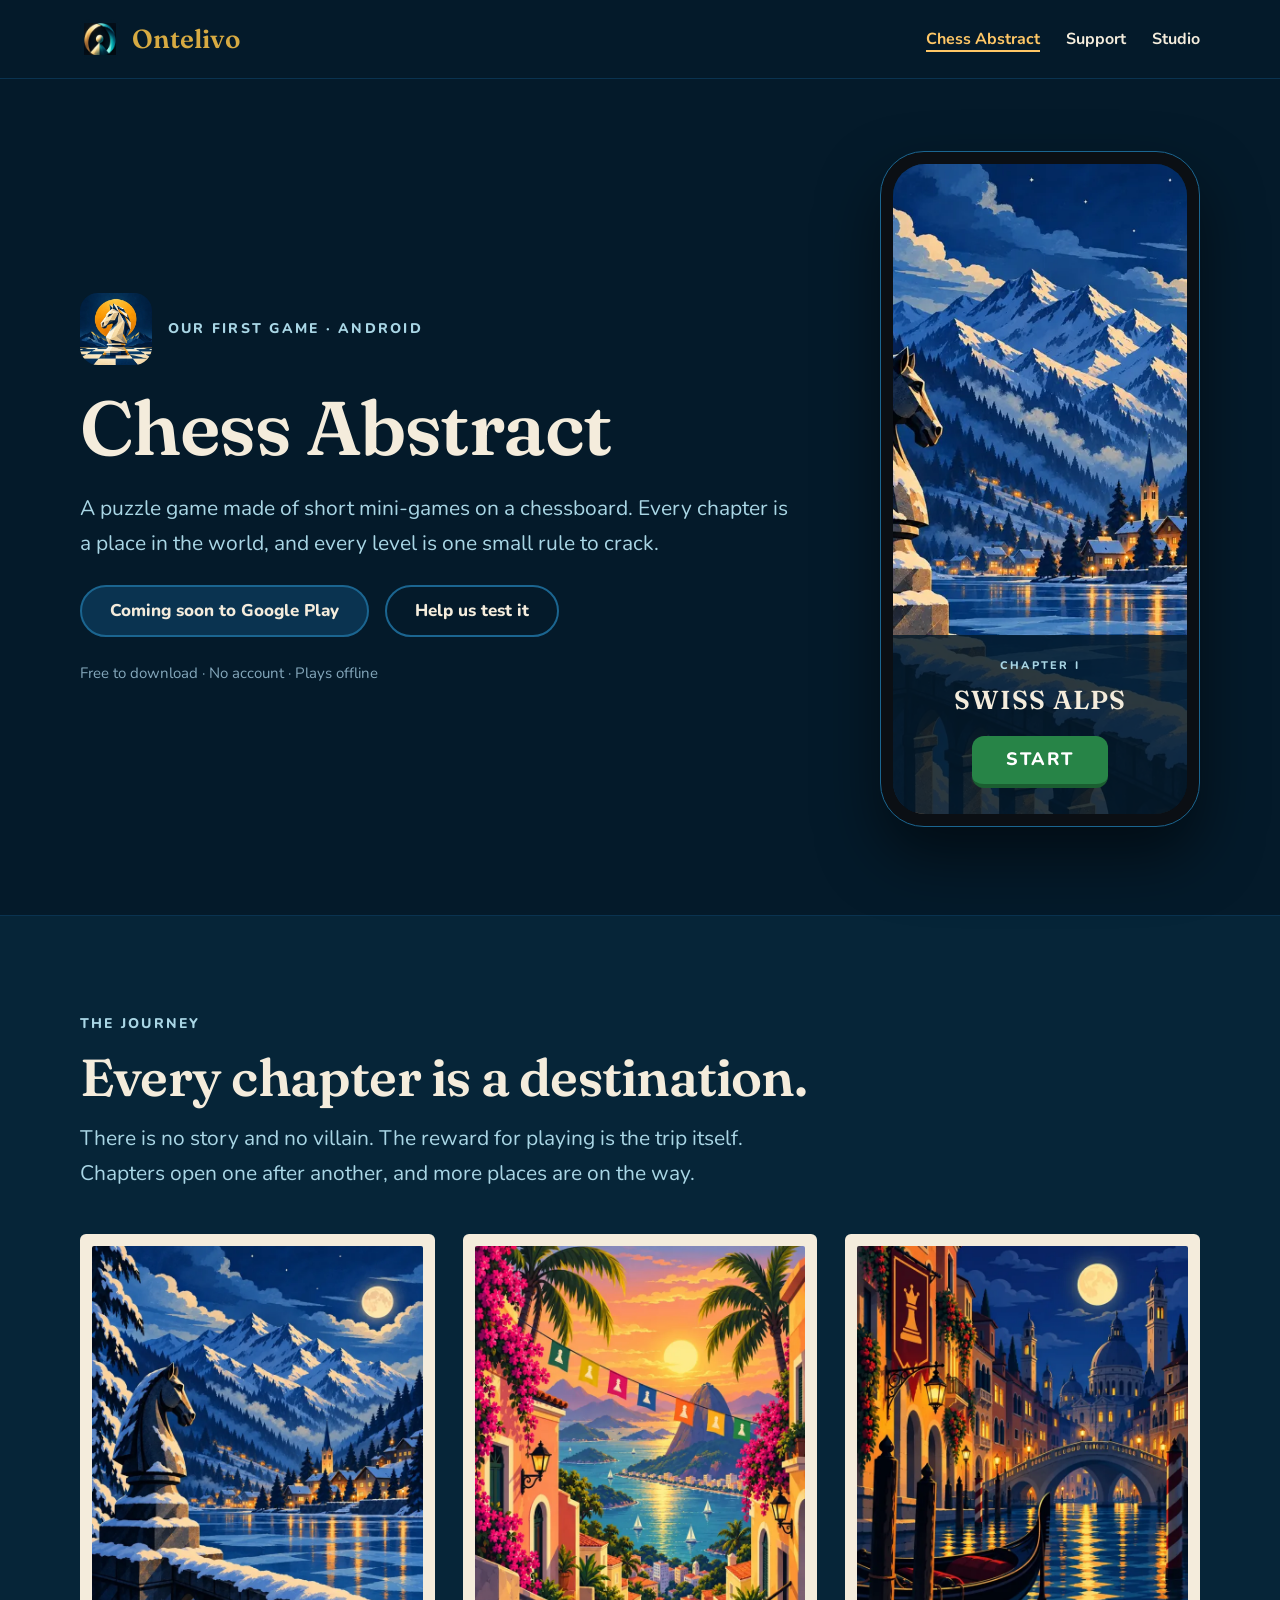
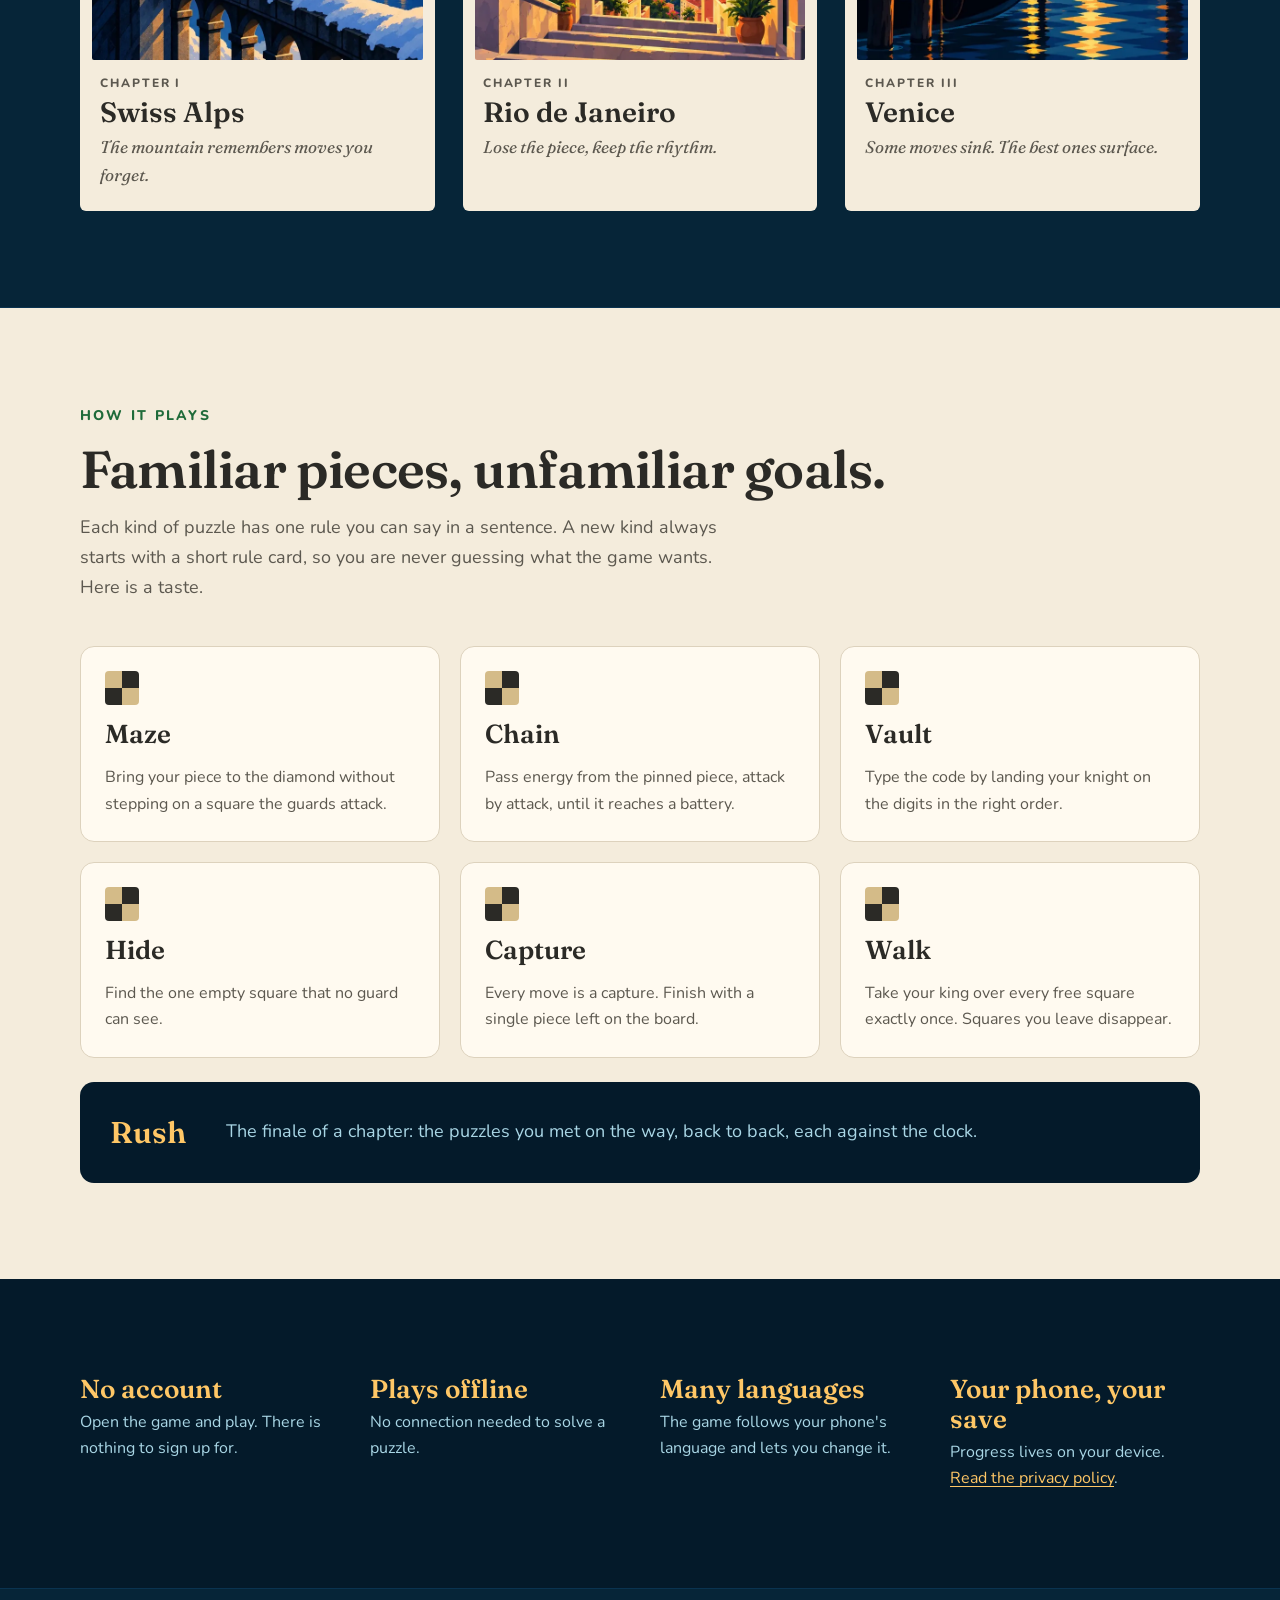
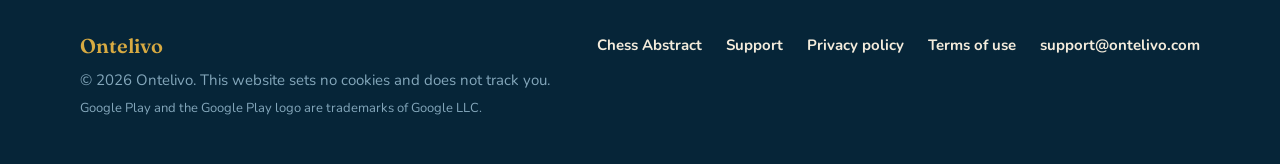
==== chess-abstract/index.html @ 676a1711 "Make the favicon discoverable for Google: add /favicon.ico and 96/192px icons Co-Authored-By: Claude" ====
<!doctype html>
<html lang="en">
<head>
<meta charset="utf-8">
<meta name="viewport" content="width=device-width, initial-scale=1, viewport-fit=cover">
<title>Chess Abstract · Ontelivo</title>
<meta name="description" content="Chess Abstract is a puzzle game made of short mini-games on a chessboard. Every chapter is a place in the world, every level one small rule. No account, plays offline.">
<link rel="canonical" href="https://ontelivo.com/chess-abstract/">
<link rel="icon" type="image/png" sizes="32x32" href="/img/favicon-32.png">
<link rel="icon" href="/favicon.ico" sizes="48x48">
<link rel="icon" type="image/png" sizes="48x48" href="/img/favicon-48.png">
<link rel="icon" type="image/png" sizes="96x96" href="/img/favicon-96.png">
<link rel="icon" type="image/png" sizes="192x192" href="/img/favicon-192.png">
<link rel="apple-touch-icon" href="/img/apple-touch-icon.png">
<meta name="theme-color" content="#041a2a">
<meta property="og:type" content="website">
<meta property="og:site_name" content="Ontelivo">
<meta property="og:title" content="Chess Abstract · Ontelivo">
<meta property="og:description" content="Chess Abstract is a puzzle game made of short mini-games on a chessboard. Every chapter is a place in the world, every level one small rule. No account, plays offline.">
<meta property="og:url" content="https://ontelivo.com/chess-abstract/">
<meta property="og:image" content="https://ontelivo.com/img/og.png">
<meta property="og:image:width" content="1200">
<meta property="og:image:height" content="630">
<meta name="twitter:card" content="summary_large_image">
<link rel="preload" href="/fonts/nunito-400.woff2" as="font" type="font/woff2" crossorigin>
<link rel="stylesheet" href="/style.css">
</head>
<body class="">
<a class="skip" href="#main">Skip to content</a>
<header class="site-header"><div class="wrap">
  <a class="brand" href="/"><span class="mark"><img src="/img/mark.webp" alt="" width="32" height="32"></span><span class="word">Ontelivo</span></a>
  <nav class="nav" aria-label="Main">
    <a href="/chess-abstract/" aria-current="page">Chess Abstract</a>
    <a href="/chess-abstract/support/">Support</a>
    <a href="/#studio">Studio</a>
  </nav>
</div></header>
<main id="main">

<section class="gamehead"><div class="wrap">
  <div class="copy">
    <div class="icon-row"><img src="/img/icon.webp" width="72" height="72" alt="Chess Abstract app icon"><p class="eyebrow">Our first game · Android</p></div>
    <h1 class="h-xl">Chess Abstract</h1>
    <p class="lead">A puzzle game made of short mini-games on a chessboard. Every chapter is a place in the world, and every level is one small rule to crack.</p>
    <div class="hero-actions">
      <span class="btn btn-static" role="note">Coming soon to Google Play</span>
      <a class="btn btn-ghost" href="/#test">Help us test it</a>
    </div>
    <p class="hero-note">Free to download · No account · Plays offline</p>
  </div>
  <figure class="phone" style="margin:0 auto">
    <div class="screen">
      <img src="/img/cover-ch1.webp" width="720" height="900" alt="The first chapter card in the game, set in the Swiss Alps, with a Start button" fetchpriority="high">
      <div class="caption"><small>CHAPTER I</small><strong>SWISS ALPS</strong><span class="go">START</span></div>
    </div>
  </figure>
</div></section>

<section class="band section"><div class="wrap">
  <p class="eyebrow">The journey</p>
  <h2 class="h-l" style="margin-top:14px;max-width:16em">Every chapter is a destination.</h2>
  <p class="lead" style="margin-top:16px">There is no story and no villain. The reward for playing is the trip itself. Chapters open one after another, and more places are on the way.</p>
  <div class="cards">
    <figure class="postcard"><img src="/img/cover-ch1.webp" width="720" height="900" alt="A snow-covered stone knight on a wall above a frozen Alpine lake and a lit village" loading="lazy">
      <figcaption class="meta"><span class="where">Chapter I</span><h3>Swiss Alps</h3><span class="quote">The mountain remembers moves you forget.</span></figcaption></figure>
    <figure class="postcard"><img src="/img/cover-ch3.webp" width="720" height="900" alt="A sunset view over the bay of Rio de Janeiro from a flight of steps, with bunting of chess pawns" loading="lazy">
      <figcaption class="meta"><span class="where">Chapter II</span><h3>Rio de Janeiro</h3><span class="quote">Lose the piece, keep the rhythm.</span></figcaption></figure>
    <figure class="postcard"><img src="/img/cover-ch2.webp" width="720" height="900" alt="A Venice canal at night with a gondola, a bridge and a banner with a chess queen" loading="lazy">
      <figcaption class="meta"><span class="where">Chapter III</span><h3>Venice</h3><span class="quote">Some moves sink. The best ones surface.</span></figcaption></figure>
  </div>
</div></section>

<section class="section paperband"><div class="wrap">
  <p class="eyebrow">How it plays</p>
  <h2 class="h-l">Familiar pieces, unfamiliar goals.</h2>
  <p style="margin-top:16px;max-width:36em;color:#5c584f">Each kind of puzzle has one rule you can say in a sentence. A new kind always starts with a short rule card, so you are never guessing what the game wants. Here is a taste.</p>
  <div class="rules">
    <div class="rule"><span class="sq" aria-hidden="true"></span><h3>Maze</h3><p>Bring your piece to the diamond without stepping on a square the guards attack.</p></div>
    <div class="rule"><span class="sq" aria-hidden="true"></span><h3>Chain</h3><p>Pass energy from the pinned piece, attack by attack, until it reaches a battery.</p></div>
    <div class="rule"><span class="sq" aria-hidden="true"></span><h3>Vault</h3><p>Type the code by landing your knight on the digits in the right order.</p></div>
    <div class="rule"><span class="sq" aria-hidden="true"></span><h3>Hide</h3><p>Find the one empty square that no guard can see.</p></div>
    <div class="rule"><span class="sq" aria-hidden="true"></span><h3>Capture</h3><p>Every move is a capture. Finish with a single piece left on the board.</p></div>
    <div class="rule"><span class="sq" aria-hidden="true"></span><h3>Walk</h3><p>Take your king over every free square exactly once. Squares you leave disappear.</p></div>
  </div>
  <div class="rush"><h3>Rush</h3><p>The finale of a chapter: the puzzles you met on the way, back to back, each against the clock.</p></div>
</div></section>

<section class="section"><div class="wrap">
  <ul class="values">
    <li><strong>No account</strong><span>Open the game and play. There is nothing to sign up for.</span></li>
    <li><strong>Plays offline</strong><span>No connection needed to solve a puzzle.</span></li>
    <li><strong>Many languages</strong><span>The game follows your phone's language and lets you change it.</span></li>
    <li><strong>Your phone, your save</strong><span>Progress lives on your device. <a href="/chess-abstract/privacy/">Read the privacy policy</a>.</span></li>
  </ul>
</div></section>

</main>
<footer class="site-footer"><div class="wrap">
  <div class="left">
    <span class="word">Ontelivo</span>
    <span>© 2026 Ontelivo. This website sets no cookies and does not track you.</span>
    <span class="legal">Google Play and the Google Play logo are trademarks of Google LLC.</span>
  </div>
  <nav aria-label="Footer">
    <a href="/chess-abstract/">Chess Abstract</a>
    <a href="/chess-abstract/support/">Support</a>
    <a href="/chess-abstract/privacy/">Privacy policy</a>
    <a href="/chess-abstract/terms/">Terms of use</a>
    <a href="mailto:support@ontelivo.com">support@ontelivo.com</a>
  </nav>
</div></footer>
</body>
</html>
---- style.css ----
/* Ontelivo. Two moods taken from the game: the night "hub" (home, game) and the cream paper (reading pages). */
@font-face { font-family: "Fraunces"; font-weight: 600; font-style: normal; font-display: swap; src: url("/fonts/fraunces-600.woff2") format("woff2"); }
@font-face { font-family: "Fraunces"; font-weight: 400; font-style: italic; font-display: swap; src: url("/fonts/fraunces-400-italic.woff2") format("woff2"); }
@font-face { font-family: "Nunito"; font-weight: 400; font-style: normal; font-display: swap; src: url("/fonts/nunito-400.woff2") format("woff2"); }
@font-face { font-family: "Nunito"; font-weight: 700; font-style: normal; font-display: swap; src: url("/fonts/nunito-700.woff2") format("woff2"); }
@font-face { font-family: "Nunito"; font-weight: 800; font-style: normal; font-display: swap; src: url("/fonts/nunito-800.woff2") format("woff2"); }

:root {
  --night: #041a2a; --deep: #062538; --well: #0a3350; --raised: #0d4d75; --rim: #1b6590;
  --ice: #a9d6e5; --muted: #84a7bb; --lamp: #ffc766; --gold: #d7aa42;
  --cream: #f4ecdc; --paper-card: #fffaf0; --paper-line: #ddd2bd; --ink: #2b2a26; --ink-soft: #5c584f; --green: #1f6b3a;
  --display: "Fraunces", Georgia, "Times New Roman", serif;
  --body: "Nunito", system-ui, -apple-system, "Segoe UI", Roboto, sans-serif;
  --gutter: max(20px, env(safe-area-inset-left, 0px));
}

/* Night pages are always dark. Paper pages follow the visitor's setting. */
body { --bg: var(--night); --fg: var(--cream); --soft: var(--ice); --faint: var(--muted); --line: var(--well); --link: var(--lamp); --card: var(--deep); --band: var(--deep); }
body.paper { --bg: var(--cream); --fg: var(--ink); --soft: var(--ink-soft); --faint: var(--ink-soft); --line: var(--paper-line); --link: #0d4d75; --card: var(--paper-card); --band: var(--paper-card); }
@media (prefers-color-scheme: dark) {
  body.paper { --bg: var(--night); --fg: var(--cream); --soft: var(--ice); --faint: var(--muted); --line: var(--well); --link: var(--lamp); --card: var(--deep); --band: var(--deep); --green: #8fd199; }
}

* { box-sizing: border-box; }
html { -webkit-text-size-adjust: 100%; }
body { margin: 0; background: var(--bg); color: var(--fg); font: 18px/1.65 var(--body); }
img { max-width: 100%; height: auto; }
a { color: var(--link); text-underline-offset: 3px; }
a:hover { text-decoration-thickness: 2px; }
a:focus-visible, button:focus-visible { outline: 3px solid var(--lamp); outline-offset: 3px; border-radius: 4px; }
body.paper a:focus-visible { outline-color: #0d4d75; }
@media (prefers-color-scheme: dark) { body.paper a:focus-visible { outline-color: var(--lamp); } }
h1, h2, h3 { font-family: var(--display); font-weight: 600; margin: 0; text-wrap: balance; }
p { margin: 0; }
.wrap { max-width: 1160px; margin: 0 auto; padding-left: var(--gutter); padding-right: max(20px, env(safe-area-inset-right, 0px)); }
.skip { position: absolute; left: -999px; top: 8px; background: var(--lamp); color: var(--night); padding: 10px 16px; border-radius: 8px; font-weight: 800; z-index: 10; }
.skip:focus { left: 8px; }

/* header */
.site-header { border-bottom: 1px solid var(--line); }
.site-header .wrap { display: flex; flex-wrap: wrap; align-items: center; justify-content: space-between; gap: 12px 28px; padding-top: 18px; padding-bottom: 18px; }
.brand { display: flex; align-items: center; gap: 12px; text-decoration: none; color: var(--fg); }
.brand .mark { width: 40px; height: 40px; border-radius: 10px; background: var(--night); display: grid; place-items: center; }
.brand .mark img { width: 32px; height: 32px; display: block; }
.brand .word { font-family: var(--display); font-size: 26px; line-height: 1; color: var(--gold); }
body.paper .brand .word { color: var(--fg); }
.nav { display: flex; flex-wrap: wrap; align-items: center; gap: 4px 26px; font-size: 16px; font-weight: 700; }
.nav a { color: var(--fg); text-decoration: none; padding: 8px 0; }
.nav a:hover { text-decoration: underline; text-underline-offset: 6px; }
.nav a[aria-current="page"] { color: var(--link); text-decoration: underline; text-underline-offset: 6px; text-decoration-thickness: 2px; }

/* buttons */
.btn { display: inline-flex; align-items: center; justify-content: center; min-height: 52px; padding: 0 28px; border-radius: 999px; font-weight: 800; font-size: 17px; text-decoration: none; border: 2px solid transparent; }
.btn-primary { background: var(--lamp); color: var(--night); }
.btn-primary:hover { background: #fff1cf; }
.btn-ghost { border-color: var(--rim); color: var(--fg); }
.btn-ghost:hover { background: var(--well); }
.btn-static { background: var(--well); color: var(--cream); border-color: var(--rim); cursor: default; }

/* type */
.eyebrow { font-size: 14px; font-weight: 800; letter-spacing: 0.16em; text-transform: uppercase; color: var(--soft); }
.lead { font-size: 21px; color: var(--soft); max-width: 34em; }
.h-xl { font-size: clamp(42px, 7vw, 76px); line-height: 1.03; letter-spacing: -0.02em; }
.h-l { font-size: clamp(32px, 4.6vw, 52px); line-height: 1.08; letter-spacing: -0.015em; }
.h-m { font-size: clamp(26px, 3.4vw, 36px); line-height: 1.12; }
em.accent { font-family: var(--display); font-style: italic; font-weight: 400; color: var(--lamp); }

/* home hero */
.hero .wrap { display: flex; flex-wrap: wrap; align-items: center; gap: 56px 64px; padding-top: 80px; padding-bottom: 88px; }
.hero-copy { flex: 1 1 440px; min-width: 0; display: flex; flex-direction: column; gap: 26px; }
.hero-actions { display: flex; flex-wrap: wrap; gap: 12px 16px; align-items: center; }
.hero-note { font-size: 15px; color: var(--faint); }
.collage { flex: 1 1 420px; min-width: 0; display: flex; justify-content: center; }
.collage-inner { position: relative; width: 100%; max-width: 500px; aspect-ratio: 500 / 540; }
.polaroid { position: absolute; margin: 0; padding: 10px 10px 14px; background: var(--cream); color: var(--ink); border-radius: 4px; box-shadow: 0 18px 40px rgba(0, 0, 0, 0.45); }
.polaroid img { display: block; width: 100%; aspect-ratio: 1122 / 1402; object-fit: cover; }
.polaroid figcaption { padding-top: 8px; font-size: 11px; font-weight: 800; letter-spacing: 0.14em; text-transform: uppercase; }
.polaroid.p1 { left: 0; top: 10%; width: 52%; transform: rotate(-9deg); }
.polaroid.p2 { right: 0; top: 4%; width: 52%; transform: rotate(7deg); }
.polaroid.p3 { left: 22%; top: 18%; width: 56%; padding: 12px 12px 16px; transform: rotate(-1.5deg); box-shadow: 0 24px 50px rgba(0, 0, 0, 0.55); }

/* sections */
.band { background: var(--band); border-top: 1px solid var(--line); border-bottom: 1px solid var(--line); }
.section .wrap { padding-top: 96px; padding-bottom: 96px; }
.split { display: flex; flex-wrap: wrap; align-items: center; gap: 48px 64px; }
.split > * { min-width: 0; }
.split .media { flex: 1 1 360px; max-width: 460px; }
.split .media img { display: block; width: 100%; aspect-ratio: 4 / 5; object-fit: cover; border-radius: 16px; }
.split .text { flex: 1 1 440px; display: flex; flex-direction: column; gap: 22px; }
.text p { color: var(--soft); max-width: 36em; }

.pillrow { list-style: none; margin: 0; padding: 0; display: flex; flex-wrap: wrap; gap: 10px; }
.pillrow li { padding: 6px 16px; border-radius: 999px; background: var(--well); color: var(--cream); font-size: 15px; font-weight: 700; }

.values { list-style: none; margin: 0; padding: 0; display: flex; flex-wrap: wrap; gap: 28px 40px; }
.values li { flex: 1 1 220px; min-width: 0; display: flex; flex-direction: column; gap: 4px; }
.values strong { font-family: var(--display); font-size: 26px; font-weight: 600; color: var(--lamp); line-height: 1.15; }
.values span { font-size: 16px; color: var(--soft); }

.tester { background: var(--lamp); color: var(--night); }
.tester .wrap { padding-top: 80px; padding-bottom: 80px; display: flex; flex-wrap: wrap; gap: 36px 72px; align-items: center; }
.tester .eyebrow { color: #633002; }
.tester .left { flex: 1 1 380px; min-width: 0; display: flex; flex-direction: column; gap: 16px; }
.tester .left p { max-width: 30em; }
.tester a.mail { font-weight: 800; color: var(--night); overflow-wrap: anywhere; }
.tester .right { flex: 1 1 420px; min-width: 0; margin: 0; padding: 0; list-style: none; display: flex; flex-direction: column; gap: 12px; counter-reset: step; }
.tester .right li { counter-increment: step; display: flex; gap: 16px; align-items: flex-start; padding: 18px 20px; border-radius: 14px; background: #fff1cf; }
.tester .right li::before { content: counter(step); flex: none; width: 34px; height: 34px; border-radius: 50%; background: var(--night); color: var(--lamp); display: grid; place-items: center; font-weight: 800; }

/* game page */
.gamehead .wrap { display: flex; flex-wrap: wrap; align-items: center; gap: 56px 72px; padding-top: 72px; padding-bottom: 88px; }
.gamehead .copy { flex: 1 1 460px; min-width: 0; display: flex; flex-direction: column; gap: 24px; }
.gamehead .icon-row { display: flex; align-items: center; gap: 16px; }
.gamehead .icon-row img { width: 72px; height: 72px; border-radius: 18px; }
.phone { flex: 0 1 320px; width: 100%; max-width: 320px; aspect-ratio: 9 / 19; padding: 12px; border-radius: 44px; background: #0b0f14; border: 1px solid var(--rim); box-shadow: 0 30px 60px rgba(0, 0, 0, 0.5); margin: 0 auto; }
.phone .screen { position: relative; width: 100%; height: 100%; border-radius: 32px; overflow: hidden; background: var(--deep); }
.phone .screen img { position: absolute; inset: 0; width: 100%; height: 100%; object-fit: cover; }
.phone .caption { position: absolute; left: 0; right: 0; bottom: 0; padding: 22px 18px 26px; background: rgba(4, 26, 42, 0.84); display: flex; flex-direction: column; align-items: center; gap: 4px; text-align: center; }
.phone .caption small { font-size: 11px; font-weight: 800; letter-spacing: 0.2em; color: var(--ice); }
.phone .caption strong { font-family: var(--display); font-size: 26px; letter-spacing: 0.04em; font-weight: 600; }
.phone .caption .go { margin-top: 10px; padding: 9px 34px; border-radius: 12px; background: #278447; border-bottom: 4px solid #1b5e31; color: #fff; font-weight: 800; letter-spacing: 0.08em; }

.cards { display: flex; flex-wrap: wrap; gap: 28px; margin-top: 44px; }
.postcard { flex: 1 1 280px; min-width: 0; margin: 0; padding: 12px 12px 22px; border-radius: 6px; background: var(--cream); color: var(--ink); display: flex; flex-direction: column; gap: 14px; }
.postcard img { display: block; width: 100%; aspect-ratio: 1122 / 1402; object-fit: cover; border-radius: 2px; }
.postcard .meta { padding: 0 8px; display: flex; flex-direction: column; gap: 4px; }
.postcard .where { font-size: 12px; font-weight: 800; letter-spacing: 0.16em; text-transform: uppercase; color: #5c584f; }
.postcard h3 { font-size: 28px; line-height: 1.12; }
.postcard .quote { font-family: var(--display); font-style: italic; font-weight: 400; font-size: 17px; color: #5c584f; }

.rules { display: flex; flex-wrap: wrap; gap: 20px; margin-top: 44px; }
.rule { flex: 1 1 300px; min-width: 0; padding: 24px; border-radius: 14px; background: var(--paper-card); border: 1px solid var(--paper-line); display: flex; flex-direction: column; gap: 8px; color: var(--ink); }
.rule .sq { width: 34px; height: 34px; background: conic-gradient(#2b2a26 0 25%, #d4bb88 0 50%, #2b2a26 0 75%, #d4bb88 0); border-radius: 4px; }
.rule h3 { font-size: 26px; }
.rule p { font-size: 16px; color: #5c584f; }
.paperband { background: var(--cream); color: var(--ink); }
.paperband .eyebrow { color: var(--green); }
.paperband .h-l { margin-top: 14px; max-width: 18em; }
.rush { margin-top: 24px; padding: 26px 30px; border-radius: 14px; background: var(--night); color: var(--cream); display: flex; flex-wrap: wrap; gap: 8px 40px; align-items: center; justify-content: space-between; }
.rush h3 { font-size: 30px; color: var(--lamp); }
.rush p { color: var(--ice); flex: 1 1 340px; }

/* reading pages */
.doc-head .wrap { padding-top: 64px; padding-bottom: 28px; display: flex; flex-direction: column; gap: 14px; }
.crumbs { font-size: 15px; font-weight: 700; color: var(--faint); }
.crumbs a { color: var(--faint); }
.doc-head h1 { font-size: clamp(38px, 6vw, 62px); line-height: 1.06; letter-spacing: -0.02em; }
.doc-head .lead { color: var(--soft); }
.stamp { font-size: 15px; color: var(--faint); }
.doc .wrap { padding-top: 20px; padding-bottom: 104px; display: flex; flex-wrap: wrap; align-items: flex-start; gap: 40px 56px; }
.toc { flex: 0 1 240px; min-width: 0; position: sticky; top: 16px; font-size: 15px; font-weight: 700; display: flex; flex-direction: column; gap: 4px; }
.toc a { color: var(--soft); text-decoration: none; padding: 5px 0; }
.toc a:hover { color: var(--link); text-decoration: underline; }
.toc .eyebrow { margin-bottom: 6px; }
.prose { flex: 1 1 560px; min-width: 0; max-width: 46em; display: flex; flex-direction: column; gap: 14px; }
.prose h2 { font-size: 30px; line-height: 1.15; margin-top: 30px; scroll-margin-top: 20px; }
.prose h2:first-child { margin-top: 0; }
.prose h3 { font-size: 21px; margin-top: 10px; }
.prose p, .prose li { font-size: 18px; }
.prose ul { margin: 0; padding-left: 22px; display: flex; flex-direction: column; gap: 8px; }
.prose .box { padding: 20px 22px; border-radius: 14px; background: var(--card); border: 1px solid var(--line); display: flex; flex-direction: column; gap: 8px; }
.prose .box h3 { margin-top: 0; }
.tablewrap { overflow-x: auto; border: 1px solid var(--line); border-radius: 12px; }
table { border-collapse: collapse; width: 100%; min-width: 560px; font-size: 16px; }
th, td { text-align: left; vertical-align: top; padding: 12px 14px; border-bottom: 1px solid var(--line); }
th { font-size: 13px; letter-spacing: 0.1em; text-transform: uppercase; color: var(--faint); background: var(--card); }
tr:last-child td { border-bottom: 0; }

/* support */
.support .wrap { padding-top: 24px; padding-bottom: 104px; display: flex; flex-wrap: wrap; align-items: flex-start; gap: 48px; }
.contact { flex: 1 1 360px; max-width: 440px; min-width: 0; display: flex; flex-direction: column; gap: 18px; padding: 30px; border-radius: 18px; background: var(--night); color: var(--cream); }
.contact h2 { font-size: 30px; }
.contact .addr { font-size: 22px; font-weight: 800; color: var(--lamp); overflow-wrap: anywhere; }
.contact p { font-size: 16px; color: var(--ice); }
.template { padding: 16px 18px; border-radius: 12px; background: var(--deep); border: 1px solid var(--well); font-size: 15px; line-height: 1.7; color: var(--cream); }
.template p { color: var(--cream); font-size: 15px; }
.faq { flex: 999 1 520px; min-width: 0; display: flex; flex-direction: column; gap: 52px; }
.faq h2 { font-family: var(--body); font-size: 14px; font-weight: 800; letter-spacing: 0.16em; text-transform: uppercase; color: var(--green); margin-bottom: 8px; }
.faq .q { padding: 20px 0; border-top: 1px solid var(--line); display: flex; flex-direction: column; gap: 6px; }
.faq h3 { font-size: 24px; line-height: 1.25; }
.faq .q p { color: var(--soft); max-width: 40em; }

/* footer */
.site-footer { background: var(--deep); border-top: 1px solid var(--well); color: var(--muted); }
.site-footer .wrap { padding-top: 40px; padding-bottom: calc(44px + env(safe-area-inset-bottom, 0px)); display: flex; flex-wrap: wrap; justify-content: space-between; gap: 24px 40px; font-size: 15px; }
.site-footer .left { display: flex; flex-direction: column; gap: 6px; max-width: 34em; }
.site-footer .word { font-family: var(--display); font-size: 20px; color: var(--gold); }
.site-footer nav { display: flex; flex-wrap: wrap; gap: 6px 24px; align-items: flex-start; font-weight: 700; }
.site-footer a { color: var(--cream); text-decoration: none; padding: 4px 0; }
.site-footer a:hover { text-decoration: underline; }
.site-footer a:focus-visible { outline-color: var(--lamp); }
.site-footer .legal { font-size: 13px; }

@media (max-width: 640px) {
  body { font-size: 17px; }
  .hero .wrap { padding-top: 48px; padding-bottom: 56px; }
  .section .wrap { padding-top: 64px; padding-bottom: 64px; }
  .tester .wrap { padding-top: 56px; padding-bottom: 56px; }
  .toc { position: static; flex-basis: 100%; }
}
@media (prefers-reduced-motion: reduce) { * { scroll-behavior: auto !important; } }
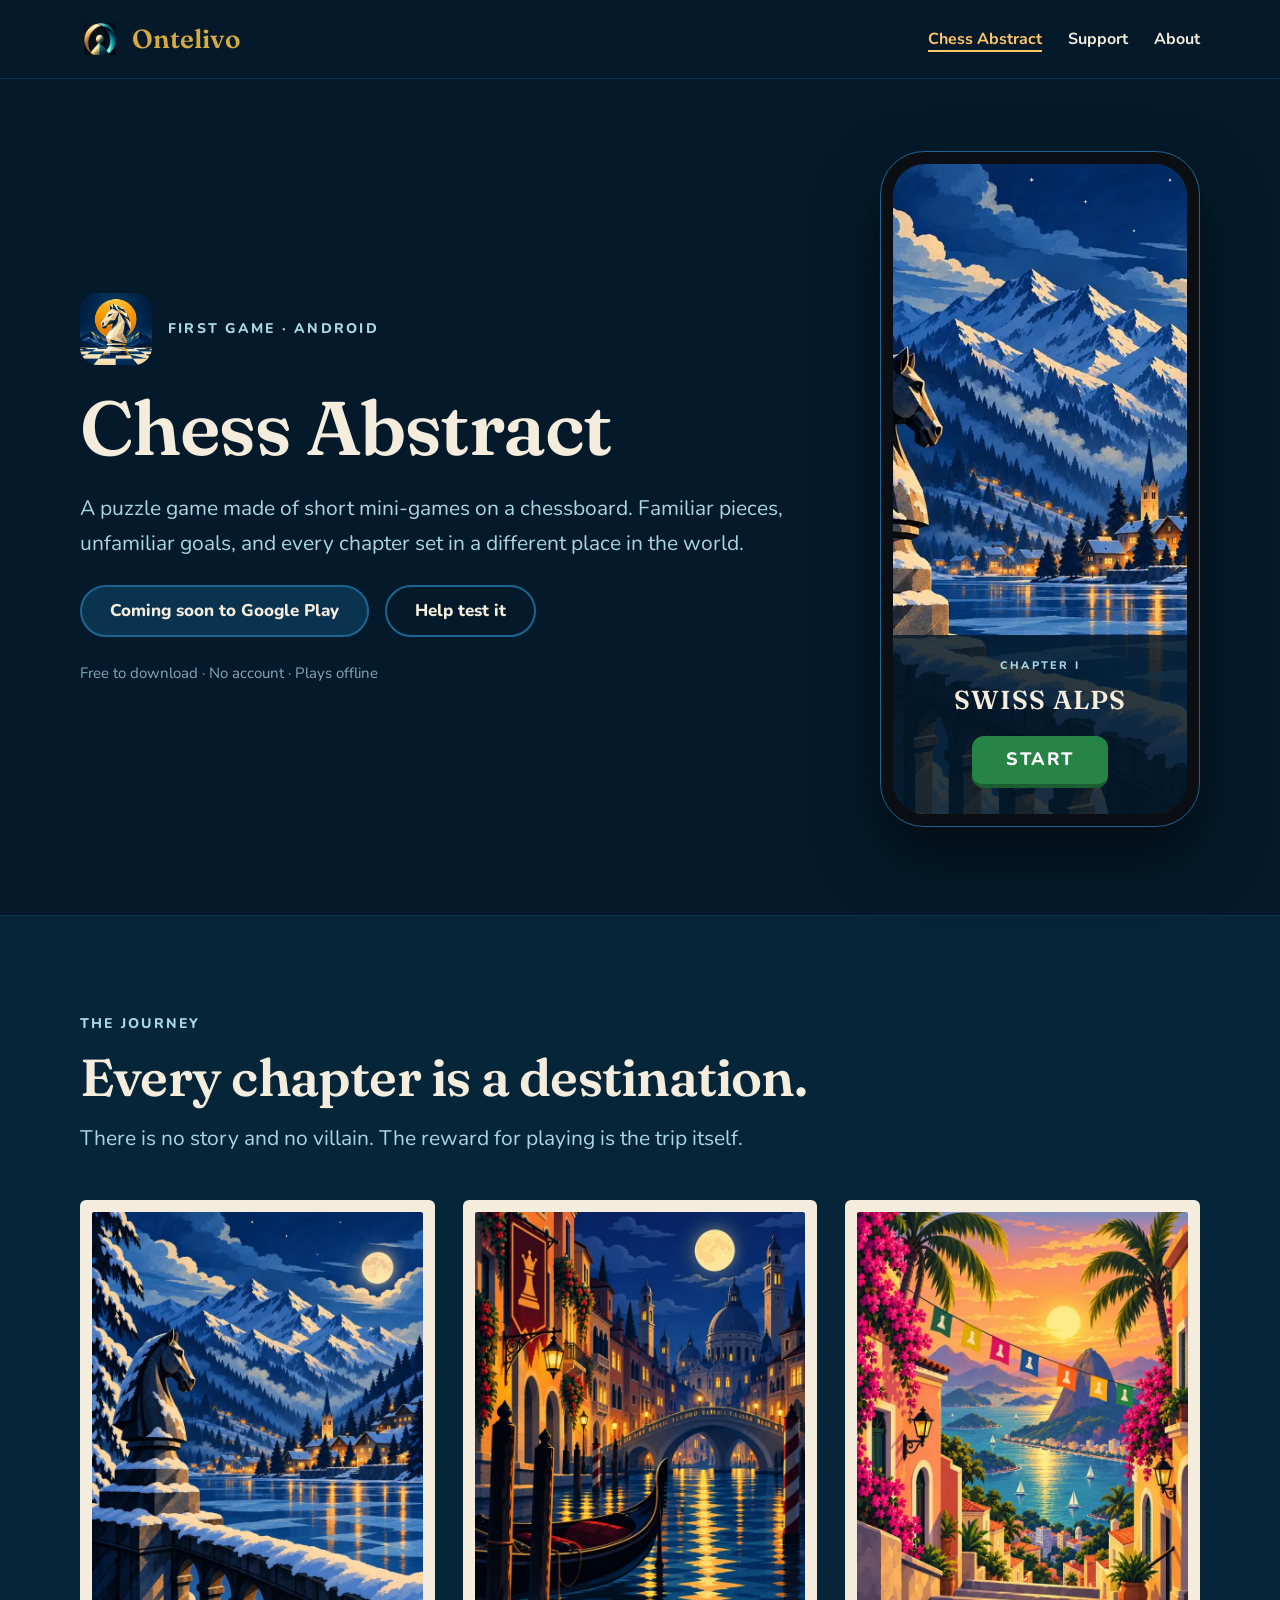
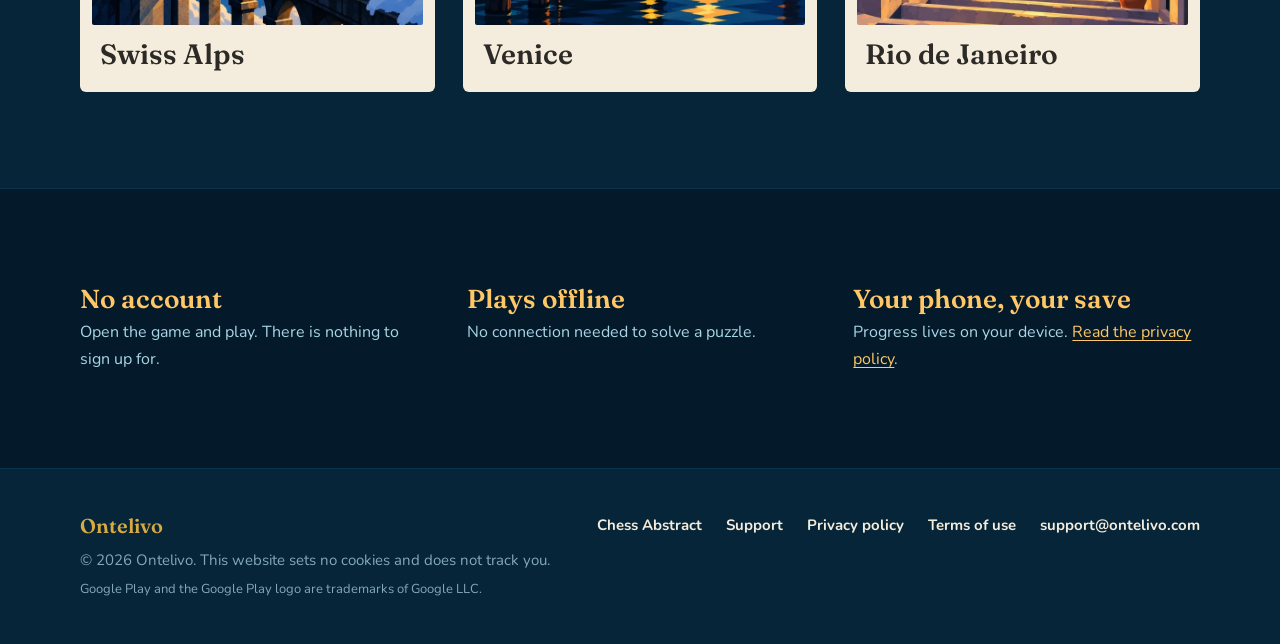
==== commit 174d35b5: "Revise site: minimal home with goal and story, drop unverified claims - Home: add goal and one-perso" ====
--- a/chess-abstract/index.html
+++ b/chess-abstract/index.html
@@ -3,8 +3,8 @@
 <head>
 <meta charset="utf-8">
 <meta name="viewport" content="width=device-width, initial-scale=1, viewport-fit=cover">
-<title>Chess Abstract · Ontelivo</title>
-<meta name="description" content="Chess Abstract is a puzzle game made of short mini-games on a chessboard. Every chapter is a place in the world, every level one small rule. No account, plays offline.">
+<title>Chess Abstract: chess puzzle game for Android · Ontelivo</title>
+<meta name="description" content="Chess Abstract is a chess puzzle game for Android, coming soon: short puzzles, one small rule each, set in places around the world. No account needed.">
 <link rel="canonical" href="https://ontelivo.com/chess-abstract/">
 <link rel="icon" type="image/png" sizes="32x32" href="/img/favicon-32.png">
 <link rel="icon" href="/favicon.ico" sizes="48x48">
@@ -15,8 +15,8 @@
 <meta name="theme-color" content="#041a2a">
 <meta property="og:type" content="website">
 <meta property="og:site_name" content="Ontelivo">
-<meta property="og:title" content="Chess Abstract · Ontelivo">
-<meta property="og:description" content="Chess Abstract is a puzzle game made of short mini-games on a chessboard. Every chapter is a place in the world, every level one small rule. No account, plays offline.">
+<meta property="og:title" content="Chess Abstract: chess puzzle game for Android · Ontelivo">
+<meta property="og:description" content="Chess Abstract is a chess puzzle game for Android, coming soon: short puzzles, one small rule each, set in places around the world. No account needed.">
 <meta property="og:url" content="https://ontelivo.com/chess-abstract/">
 <meta property="og:image" content="https://ontelivo.com/img/og.png">
 <meta property="og:image:width" content="1200">
@@ -24,6 +24,9 @@
 <meta name="twitter:card" content="summary_large_image">
 <link rel="preload" href="/fonts/nunito-400.woff2" as="font" type="font/woff2" crossorigin>
 <link rel="stylesheet" href="/style.css">
+<script type="application/ld+json">
+{"@context":"https://schema.org","@type":"MobileApplication","name":"Chess Abstract","url":"https://ontelivo.com/chess-abstract/","image":"https://ontelivo.com/img/icon.webp","description":"A chess puzzle game made of short mini-games on a chessboard. Every chapter is a place in the world, every level one small rule.","applicationCategory":"GameApplication","operatingSystem":"Android","inLanguage":"en","isAccessibleForFree":true,"offers":{"@type":"Offer","price":"0","priceCurrency":"USD"},"publisher":{"@type":"Organization","name":"Ontelivo","url":"https://ontelivo.com/"}}
+</script>
 </head>
 <body class="">
 <a class="skip" href="#main">Skip to content</a>
@@ -32,19 +35,19 @@
   <nav class="nav" aria-label="Main">
     <a href="/chess-abstract/" aria-current="page">Chess Abstract</a>
     <a href="/chess-abstract/support/">Support</a>
-    <a href="/#studio">Studio</a>
+    <a href="/#about">About</a>
   </nav>
 </div></header>
 <main id="main">
 
 <section class="gamehead"><div class="wrap">
   <div class="copy">
-    <div class="icon-row"><img src="/img/icon.webp" width="72" height="72" alt="Chess Abstract app icon"><p class="eyebrow">Our first game · Android</p></div>
+    <div class="icon-row"><img src="/img/icon.webp" width="72" height="72" alt="Chess Abstract app icon"><p class="eyebrow">First game · Android</p></div>
     <h1 class="h-xl">Chess Abstract</h1>
-    <p class="lead">A puzzle game made of short mini-games on a chessboard. Every chapter is a place in the world, and every level is one small rule to crack.</p>
+    <p class="lead">A puzzle game made of short mini-games on a chessboard. Familiar pieces, unfamiliar goals, and every chapter set in a different place in the world.</p>
     <div class="hero-actions">
       <span class="btn btn-static" role="note">Coming soon to Google Play</span>
-      <a class="btn btn-ghost" href="/#test">Help us test it</a>
+      <a class="btn btn-ghost" href="/#test">Help test it</a>
     </div>
     <p class="hero-note">Free to download · No account · Plays offline</p>
   </div>
@@ -59,37 +62,21 @@
 <section class="band section"><div class="wrap">
   <p class="eyebrow">The journey</p>
   <h2 class="h-l" style="margin-top:14px;max-width:16em">Every chapter is a destination.</h2>
-  <p class="lead" style="margin-top:16px">There is no story and no villain. The reward for playing is the trip itself. Chapters open one after another, and more places are on the way.</p>
+  <p class="lead" style="margin-top:16px">There is no story and no villain. The reward for playing is the trip itself.</p>
   <div class="cards">
     <figure class="postcard"><img src="/img/cover-ch1.webp" width="720" height="900" alt="A snow-covered stone knight on a wall above a frozen Alpine lake and a lit village" loading="lazy">
-      <figcaption class="meta"><span class="where">Chapter I</span><h3>Swiss Alps</h3><span class="quote">The mountain remembers moves you forget.</span></figcaption></figure>
+      <figcaption class="meta"><h3>Swiss Alps</h3></figcaption></figure>
+    <figure class="postcard"><img src="/img/cover-ch2.webp" width="720" height="900" alt="A Venice canal at night with a gondola, a bridge and a banner with a chess queen" loading="lazy">
+      <figcaption class="meta"><h3>Venice</h3></figcaption></figure>
     <figure class="postcard"><img src="/img/cover-ch3.webp" width="720" height="900" alt="A sunset view over the bay of Rio de Janeiro from a flight of steps, with bunting of chess pawns" loading="lazy">
-      <figcaption class="meta"><span class="where">Chapter II</span><h3>Rio de Janeiro</h3><span class="quote">Lose the piece, keep the rhythm.</span></figcaption></figure>
-    <figure class="postcard"><img src="/img/cover-ch2.webp" width="720" height="900" alt="A Venice canal at night with a gondola, a bridge and a banner with a chess queen" loading="lazy">
-      <figcaption class="meta"><span class="where">Chapter III</span><h3>Venice</h3><span class="quote">Some moves sink. The best ones surface.</span></figcaption></figure>
+      <figcaption class="meta"><h3>Rio de Janeiro</h3></figcaption></figure>
   </div>
-</div></section>
-
-<section class="section paperband"><div class="wrap">
-  <p class="eyebrow">How it plays</p>
-  <h2 class="h-l">Familiar pieces, unfamiliar goals.</h2>
-  <p style="margin-top:16px;max-width:36em;color:#5c584f">Each kind of puzzle has one rule you can say in a sentence. A new kind always starts with a short rule card, so you are never guessing what the game wants. Here is a taste.</p>
-  <div class="rules">
-    <div class="rule"><span class="sq" aria-hidden="true"></span><h3>Maze</h3><p>Bring your piece to the diamond without stepping on a square the guards attack.</p></div>
-    <div class="rule"><span class="sq" aria-hidden="true"></span><h3>Chain</h3><p>Pass energy from the pinned piece, attack by attack, until it reaches a battery.</p></div>
-    <div class="rule"><span class="sq" aria-hidden="true"></span><h3>Vault</h3><p>Type the code by landing your knight on the digits in the right order.</p></div>
-    <div class="rule"><span class="sq" aria-hidden="true"></span><h3>Hide</h3><p>Find the one empty square that no guard can see.</p></div>
-    <div class="rule"><span class="sq" aria-hidden="true"></span><h3>Capture</h3><p>Every move is a capture. Finish with a single piece left on the board.</p></div>
-    <div class="rule"><span class="sq" aria-hidden="true"></span><h3>Walk</h3><p>Take your king over every free square exactly once. Squares you leave disappear.</p></div>
-  </div>
-  <div class="rush"><h3>Rush</h3><p>The finale of a chapter: the puzzles you met on the way, back to back, each against the clock.</p></div>
 </div></section>
 
 <section class="section"><div class="wrap">
   <ul class="values">
     <li><strong>No account</strong><span>Open the game and play. There is nothing to sign up for.</span></li>
     <li><strong>Plays offline</strong><span>No connection needed to solve a puzzle.</span></li>
-    <li><strong>Many languages</strong><span>The game follows your phone's language and lets you change it.</span></li>
     <li><strong>Your phone, your save</strong><span>Progress lives on your device. <a href="/chess-abstract/privacy/">Read the privacy policy</a>.</span></li>
   </ul>
 </div></section>
--- a/style.css
+++ b/style.css
@@ -82,6 +82,8 @@
 /* sections */
 .band { background: var(--band); border-top: 1px solid var(--line); border-bottom: 1px solid var(--line); }
 .section .wrap { padding-top: 96px; padding-bottom: 96px; }
+.stack { display: flex; flex-direction: column; align-items: flex-start; gap: 18px; }
+.stack .values { margin-top: 18px; }
 .split { display: flex; flex-wrap: wrap; align-items: center; gap: 48px 64px; }
 .split > * { min-width: 0; }
 .split .media { flex: 1 1 360px; max-width: 460px; }
@@ -89,8 +91,6 @@
 .split .text { flex: 1 1 440px; display: flex; flex-direction: column; gap: 22px; }
 .text p { color: var(--soft); max-width: 36em; }
 
-.pillrow { list-style: none; margin: 0; padding: 0; display: flex; flex-wrap: wrap; gap: 10px; }
-.pillrow li { padding: 6px 16px; border-radius: 999px; background: var(--well); color: var(--cream); font-size: 15px; font-weight: 700; }
 
 .values { list-style: none; margin: 0; padding: 0; display: flex; flex-wrap: wrap; gap: 28px 40px; }
 .values li { flex: 1 1 220px; min-width: 0; display: flex; flex-direction: column; gap: 4px; }
@@ -124,21 +124,8 @@
 .postcard { flex: 1 1 280px; min-width: 0; margin: 0; padding: 12px 12px 22px; border-radius: 6px; background: var(--cream); color: var(--ink); display: flex; flex-direction: column; gap: 14px; }
 .postcard img { display: block; width: 100%; aspect-ratio: 1122 / 1402; object-fit: cover; border-radius: 2px; }
 .postcard .meta { padding: 0 8px; display: flex; flex-direction: column; gap: 4px; }
-.postcard .where { font-size: 12px; font-weight: 800; letter-spacing: 0.16em; text-transform: uppercase; color: #5c584f; }
 .postcard h3 { font-size: 28px; line-height: 1.12; }
-.postcard .quote { font-family: var(--display); font-style: italic; font-weight: 400; font-size: 17px; color: #5c584f; }
 
-.rules { display: flex; flex-wrap: wrap; gap: 20px; margin-top: 44px; }
-.rule { flex: 1 1 300px; min-width: 0; padding: 24px; border-radius: 14px; background: var(--paper-card); border: 1px solid var(--paper-line); display: flex; flex-direction: column; gap: 8px; color: var(--ink); }
-.rule .sq { width: 34px; height: 34px; background: conic-gradient(#2b2a26 0 25%, #d4bb88 0 50%, #2b2a26 0 75%, #d4bb88 0); border-radius: 4px; }
-.rule h3 { font-size: 26px; }
-.rule p { font-size: 16px; color: #5c584f; }
-.paperband { background: var(--cream); color: var(--ink); }
-.paperband .eyebrow { color: var(--green); }
-.paperband .h-l { margin-top: 14px; max-width: 18em; }
-.rush { margin-top: 24px; padding: 26px 30px; border-radius: 14px; background: var(--night); color: var(--cream); display: flex; flex-wrap: wrap; gap: 8px 40px; align-items: center; justify-content: space-between; }
-.rush h3 { font-size: 30px; color: var(--lamp); }
-.rush p { color: var(--ice); flex: 1 1 340px; }
 
 /* reading pages */
 .doc-head .wrap { padding-top: 64px; padding-bottom: 28px; display: flex; flex-direction: column; gap: 14px; }
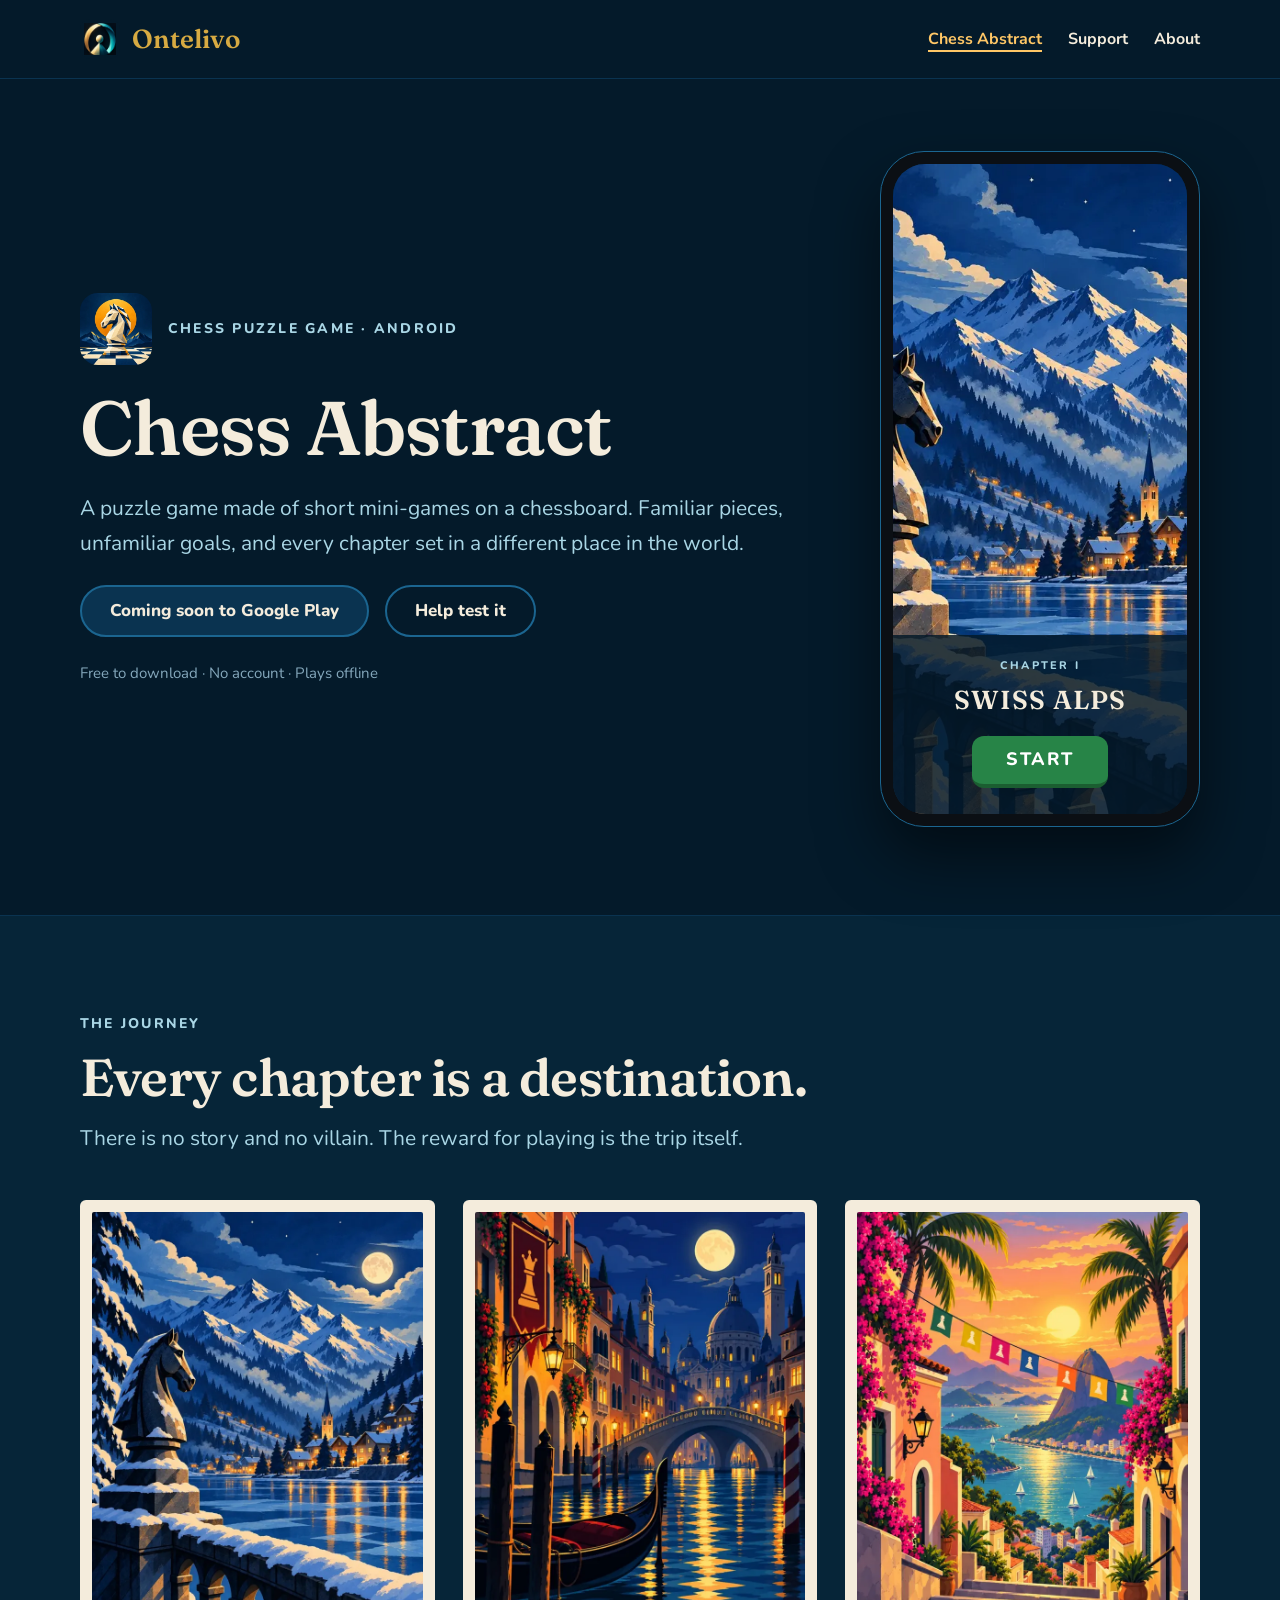
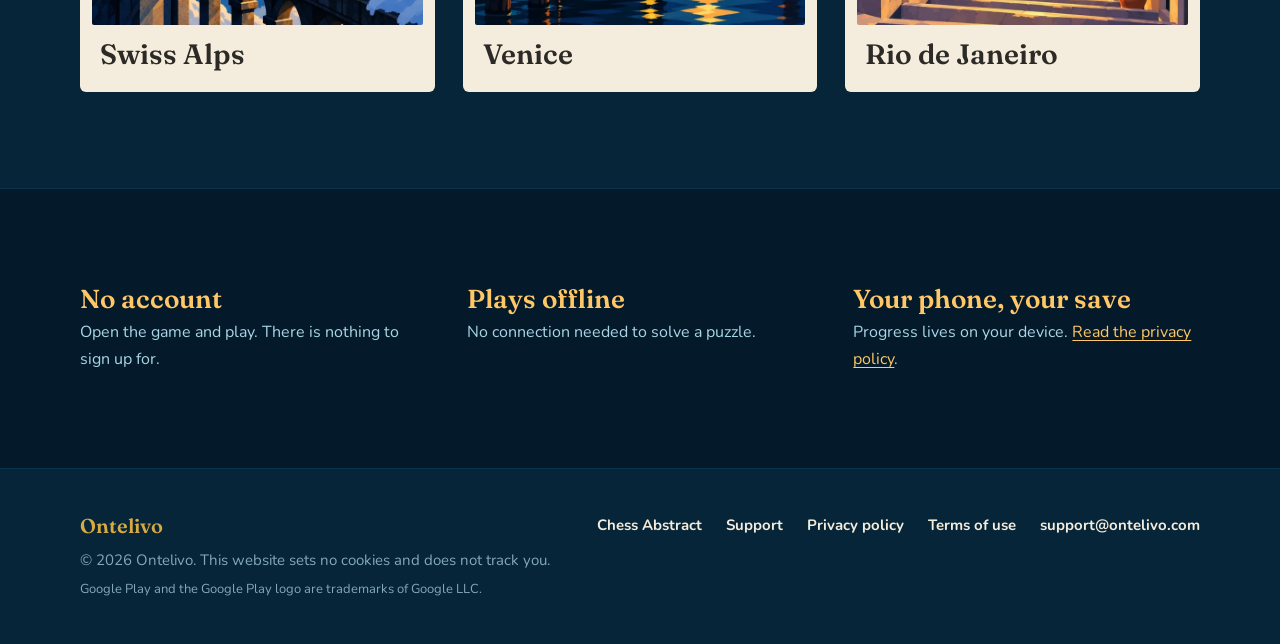
==== commit f1e81973: "SEO: distinct titles and descriptions, robots and social meta, breadcrumbs, sitemap lastmod, hero im" ====
--- a/chess-abstract/index.html
+++ b/chess-abstract/index.html
@@ -5,6 +5,7 @@
 <meta name="viewport" content="width=device-width, initial-scale=1, viewport-fit=cover">
 <title>Chess Abstract: chess puzzle game for Android · Ontelivo</title>
 <meta name="description" content="Chess Abstract is a chess puzzle game for Android, coming soon: short puzzles, one small rule each, set in places around the world. No account needed.">
+<meta name="robots" content="index, follow, max-image-preview:large">
 <link rel="canonical" href="https://ontelivo.com/chess-abstract/">
 <link rel="icon" type="image/png" sizes="32x32" href="/img/favicon-32.png">
 <link rel="icon" href="/favicon.ico" sizes="48x48">
@@ -15,6 +16,7 @@
 <meta name="theme-color" content="#041a2a">
 <meta property="og:type" content="website">
 <meta property="og:site_name" content="Ontelivo">
+<meta property="og:locale" content="en_US">
 <meta property="og:title" content="Chess Abstract: chess puzzle game for Android · Ontelivo">
 <meta property="og:description" content="Chess Abstract is a chess puzzle game for Android, coming soon: short puzzles, one small rule each, set in places around the world. No account needed.">
 <meta property="og:url" content="https://ontelivo.com/chess-abstract/">
@@ -22,10 +24,17 @@
 <meta property="og:image:width" content="1200">
 <meta property="og:image:height" content="630">
 <meta name="twitter:card" content="summary_large_image">
+<meta name="twitter:title" content="Chess Abstract: chess puzzle game for Android · Ontelivo">
+<meta name="twitter:description" content="Chess Abstract is a chess puzzle game for Android, coming soon: short puzzles, one small rule each, set in places around the world. No account needed.">
+<meta name="twitter:image" content="https://ontelivo.com/img/og.png">
 <link rel="preload" href="/fonts/nunito-400.woff2" as="font" type="font/woff2" crossorigin>
+<link rel="preload" href="/img/cover-ch1.webp" as="image" fetchpriority="high">
 <link rel="stylesheet" href="/style.css">
 <script type="application/ld+json">
 {"@context":"https://schema.org","@type":"MobileApplication","name":"Chess Abstract","url":"https://ontelivo.com/chess-abstract/","image":"https://ontelivo.com/img/icon.webp","description":"A chess puzzle game made of short mini-games on a chessboard. Every chapter is a place in the world, every level one small rule.","applicationCategory":"GameApplication","operatingSystem":"Android","inLanguage":"en","isAccessibleForFree":true,"offers":{"@type":"Offer","price":"0","priceCurrency":"USD"},"publisher":{"@type":"Organization","name":"Ontelivo","url":"https://ontelivo.com/"}}
+</script>
+<script type="application/ld+json">
+{"@context":"https://schema.org","@type":"BreadcrumbList","itemListElement":[{"@type":"ListItem","position":1,"name":"Ontelivo","item":"https://ontelivo.com/"},{"@type":"ListItem","position":2,"name":"Chess Abstract","item":"https://ontelivo.com/chess-abstract/"}]}
 </script>
 </head>
 <body class="">
@@ -42,7 +51,7 @@
 
 <section class="gamehead"><div class="wrap">
   <div class="copy">
-    <div class="icon-row"><img src="/img/icon.webp" width="72" height="72" alt="Chess Abstract app icon"><p class="eyebrow">First game · Android</p></div>
+    <div class="icon-row"><img src="/img/icon.webp" width="72" height="72" alt="Chess Abstract app icon"><p class="eyebrow">Chess puzzle game · Android</p></div>
     <h1 class="h-xl">Chess Abstract</h1>
     <p class="lead">A puzzle game made of short mini-games on a chessboard. Familiar pieces, unfamiliar goals, and every chapter set in a different place in the world.</p>
     <div class="hero-actions">
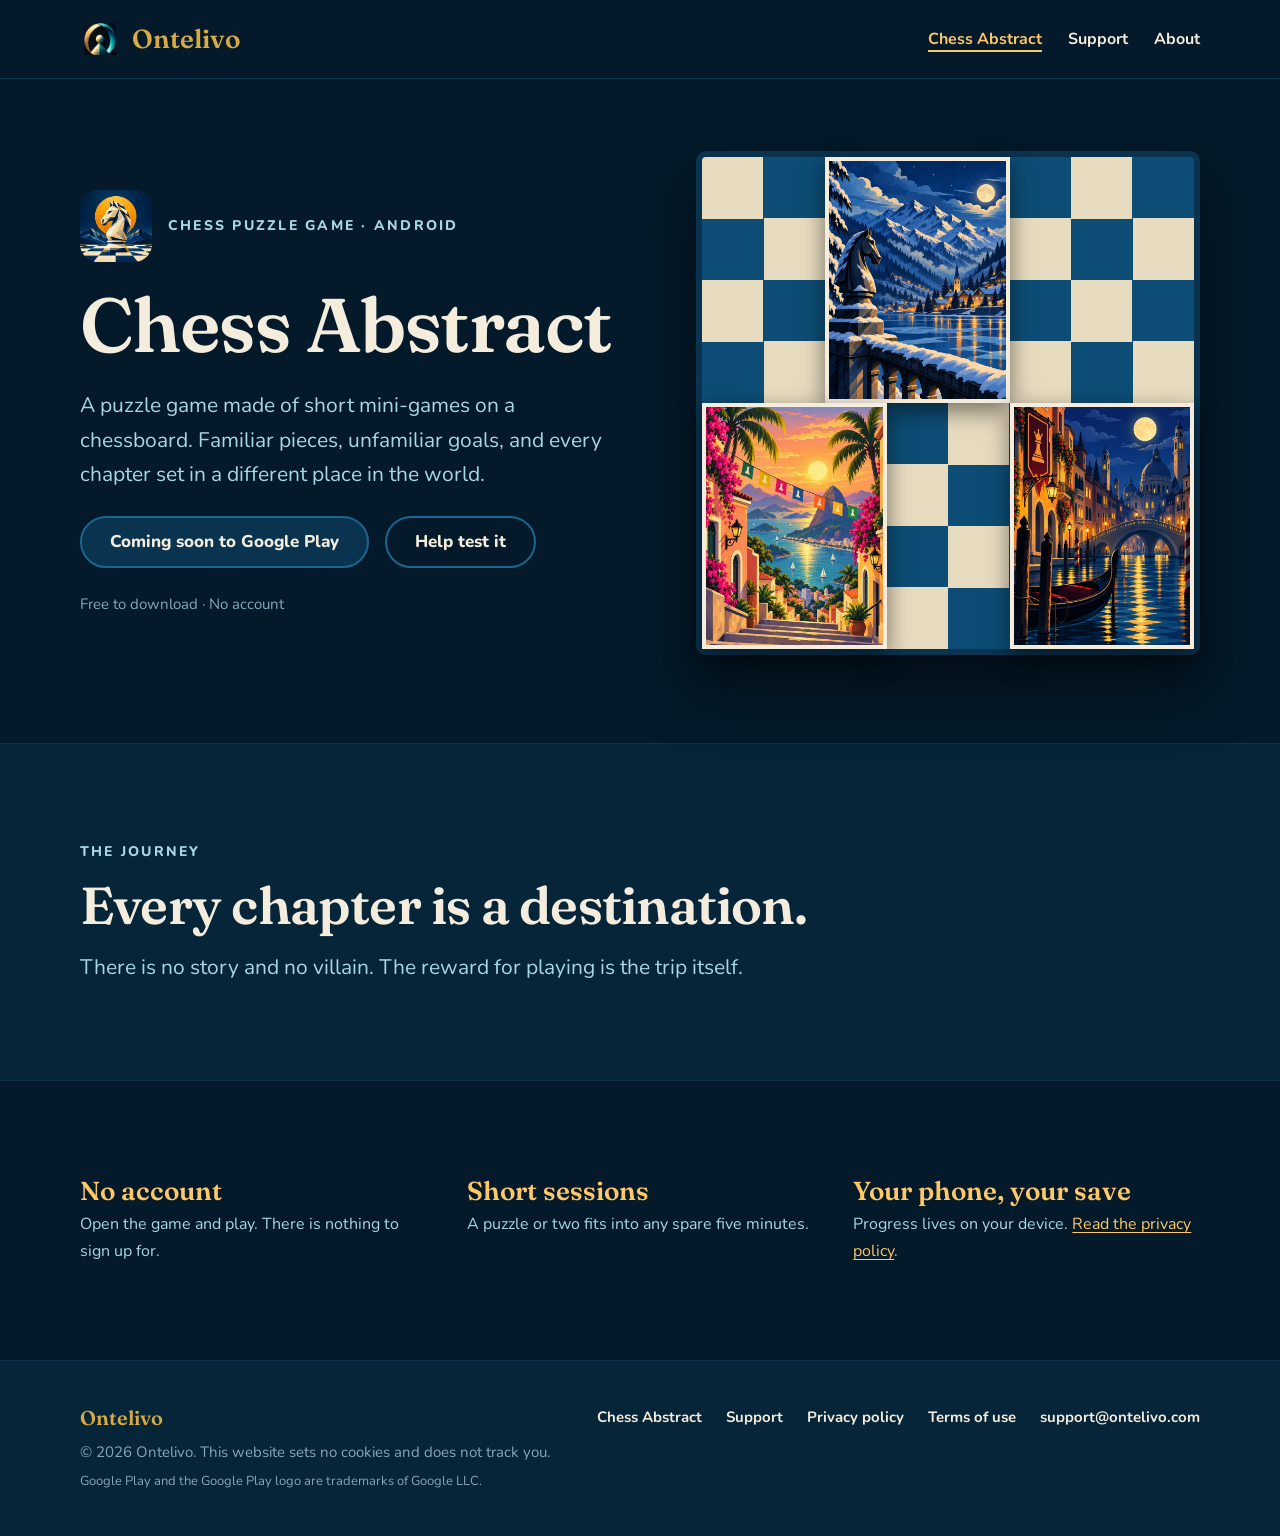
==== commit 7bffef5b: "Hero: destinations on a chessboard, no place names; remove offline claims Co-Authored-By: Claude Son" ====
--- a/chess-abstract/index.html
+++ b/chess-abstract/index.html
@@ -58,34 +58,27 @@
       <span class="btn btn-static" role="note">Coming soon to Google Play</span>
       <a class="btn btn-ghost" href="/#test">Help test it</a>
     </div>
-    <p class="hero-note">Free to download · No account · Plays offline</p>
+    <p class="hero-note">Free to download · No account</p>
   </div>
-  <figure class="phone" style="margin:0 auto">
-    <div class="screen">
-      <img src="/img/cover-ch1.webp" width="720" height="900" alt="The first chapter card in the game, set in the Swiss Alps, with a Start button" fetchpriority="high">
-      <div class="caption"><small>CHAPTER I</small><strong>SWISS ALPS</strong><span class="go">START</span></div>
+  <div class="board-wrap">
+    <div class="board b2" role="img" aria-label="A chessboard with three postcard-style illustrations on its squares: a snow-covered stone knight above a frozen Alpine lake, a Venice canal at night, and a sunset over a bay with bunting of chess pawns">
+      <figure class="alps"><img src="/img/cover-ch1.webp" width="720" height="900" alt="" fetchpriority="high"></figure>
+      <figure class="venice"><img src="/img/cover-ch2.webp" width="720" height="900" alt=""></figure>
+      <figure class="rio"><img src="/img/cover-ch3.webp" width="720" height="900" alt=""></figure>
     </div>
-  </figure>
+  </div>
 </div></section>
 
 <section class="band section"><div class="wrap">
   <p class="eyebrow">The journey</p>
   <h2 class="h-l" style="margin-top:14px;max-width:16em">Every chapter is a destination.</h2>
   <p class="lead" style="margin-top:16px">There is no story and no villain. The reward for playing is the trip itself.</p>
-  <div class="cards">
-    <figure class="postcard"><img src="/img/cover-ch1.webp" width="720" height="900" alt="A snow-covered stone knight on a wall above a frozen Alpine lake and a lit village" loading="lazy">
-      <figcaption class="meta"><h3>Swiss Alps</h3></figcaption></figure>
-    <figure class="postcard"><img src="/img/cover-ch2.webp" width="720" height="900" alt="A Venice canal at night with a gondola, a bridge and a banner with a chess queen" loading="lazy">
-      <figcaption class="meta"><h3>Venice</h3></figcaption></figure>
-    <figure class="postcard"><img src="/img/cover-ch3.webp" width="720" height="900" alt="A sunset view over the bay of Rio de Janeiro from a flight of steps, with bunting of chess pawns" loading="lazy">
-      <figcaption class="meta"><h3>Rio de Janeiro</h3></figcaption></figure>
-  </div>
 </div></section>
 
 <section class="section"><div class="wrap">
   <ul class="values">
     <li><strong>No account</strong><span>Open the game and play. There is nothing to sign up for.</span></li>
-    <li><strong>Plays offline</strong><span>No connection needed to solve a puzzle.</span></li>
+    <li><strong>Short sessions</strong><span>A puzzle or two fits into any spare five minutes.</span></li>
     <li><strong>Your phone, your save</strong><span>Progress lives on your device. <a href="/chess-abstract/privacy/">Read the privacy policy</a>.</span></li>
   </ul>
 </div></section>
--- a/style.css
+++ b/style.css
@@ -70,14 +70,18 @@
 .hero-copy { flex: 1 1 440px; min-width: 0; display: flex; flex-direction: column; gap: 26px; }
 .hero-actions { display: flex; flex-wrap: wrap; gap: 12px 16px; align-items: center; }
 .hero-note { font-size: 15px; color: var(--faint); }
-.collage { flex: 1 1 420px; min-width: 0; display: flex; justify-content: center; }
-.collage-inner { position: relative; width: 100%; max-width: 500px; aspect-ratio: 500 / 540; }
-.polaroid { position: absolute; margin: 0; padding: 10px 10px 14px; background: var(--cream); color: var(--ink); border-radius: 4px; box-shadow: 0 18px 40px rgba(0, 0, 0, 0.45); }
-.polaroid img { display: block; width: 100%; aspect-ratio: 1122 / 1402; object-fit: cover; }
-.polaroid figcaption { padding-top: 8px; font-size: 11px; font-weight: 800; letter-spacing: 0.14em; text-transform: uppercase; }
-.polaroid.p1 { left: 0; top: 10%; width: 52%; transform: rotate(-9deg); }
-.polaroid.p2 { right: 0; top: 4%; width: 52%; transform: rotate(7deg); }
-.polaroid.p3 { left: 22%; top: 18%; width: 56%; padding: 12px 12px 16px; transform: rotate(-1.5deg); box-shadow: 0 24px 50px rgba(0, 0, 0, 0.55); }
+
+/* the board: destinations sit on the squares of a chessboard */
+.board-wrap { flex: 1 1 420px; min-width: 0; display: flex; justify-content: center; }
+.board { --sq-light: #e8dcc0; --sq-dark: #0d4d75; width: 100%; max-width: 520px; aspect-ratio: 1; display: grid; grid-template-columns: repeat(8, 1fr); grid-template-rows: repeat(8, 1fr); border: 6px solid var(--well); border-radius: 10px; background: conic-gradient(var(--sq-dark) 0 25%, var(--sq-light) 0 50%, var(--sq-dark) 0 75%, var(--sq-light) 0) 0 0 / 25% 25%; box-shadow: 0 30px 60px rgba(0, 0, 0, 0.5); }
+.board figure { margin: 0; min-width: 0; min-height: 0; padding: 4px; background: var(--cream); box-shadow: 0 8px 22px rgba(0, 0, 0, 0.5); }
+.board img { display: block; width: 100%; height: 100%; object-fit: cover; }
+.b1 .alps { grid-area: 1 / 1 / 5 / 4; }
+.b1 .venice { grid-area: 1 / 6 / 5 / 9; }
+.b1 .rio { grid-area: 5 / 3 / 9 / 6; }
+.b2 .alps { grid-area: 1 / 3 / 5 / 6; }
+.b2 .venice { grid-area: 5 / 6 / 9 / 9; }
+.b2 .rio { grid-area: 5 / 1 / 9 / 4; }
 
 /* sections */
 .band { background: var(--band); border-top: 1px solid var(--line); border-bottom: 1px solid var(--line); }
@@ -112,19 +116,7 @@
 .gamehead .copy { flex: 1 1 460px; min-width: 0; display: flex; flex-direction: column; gap: 24px; }
 .gamehead .icon-row { display: flex; align-items: center; gap: 16px; }
 .gamehead .icon-row img { width: 72px; height: 72px; border-radius: 18px; }
-.phone { flex: 0 1 320px; width: 100%; max-width: 320px; aspect-ratio: 9 / 19; padding: 12px; border-radius: 44px; background: #0b0f14; border: 1px solid var(--rim); box-shadow: 0 30px 60px rgba(0, 0, 0, 0.5); margin: 0 auto; }
-.phone .screen { position: relative; width: 100%; height: 100%; border-radius: 32px; overflow: hidden; background: var(--deep); }
-.phone .screen img { position: absolute; inset: 0; width: 100%; height: 100%; object-fit: cover; }
-.phone .caption { position: absolute; left: 0; right: 0; bottom: 0; padding: 22px 18px 26px; background: rgba(4, 26, 42, 0.84); display: flex; flex-direction: column; align-items: center; gap: 4px; text-align: center; }
-.phone .caption small { font-size: 11px; font-weight: 800; letter-spacing: 0.2em; color: var(--ice); }
-.phone .caption strong { font-family: var(--display); font-size: 26px; letter-spacing: 0.04em; font-weight: 600; }
-.phone .caption .go { margin-top: 10px; padding: 9px 34px; border-radius: 12px; background: #278447; border-bottom: 4px solid #1b5e31; color: #fff; font-weight: 800; letter-spacing: 0.08em; }
 
-.cards { display: flex; flex-wrap: wrap; gap: 28px; margin-top: 44px; }
-.postcard { flex: 1 1 280px; min-width: 0; margin: 0; padding: 12px 12px 22px; border-radius: 6px; background: var(--cream); color: var(--ink); display: flex; flex-direction: column; gap: 14px; }
-.postcard img { display: block; width: 100%; aspect-ratio: 1122 / 1402; object-fit: cover; border-radius: 2px; }
-.postcard .meta { padding: 0 8px; display: flex; flex-direction: column; gap: 4px; }
-.postcard h3 { font-size: 28px; line-height: 1.12; }
 
 
 /* reading pages */
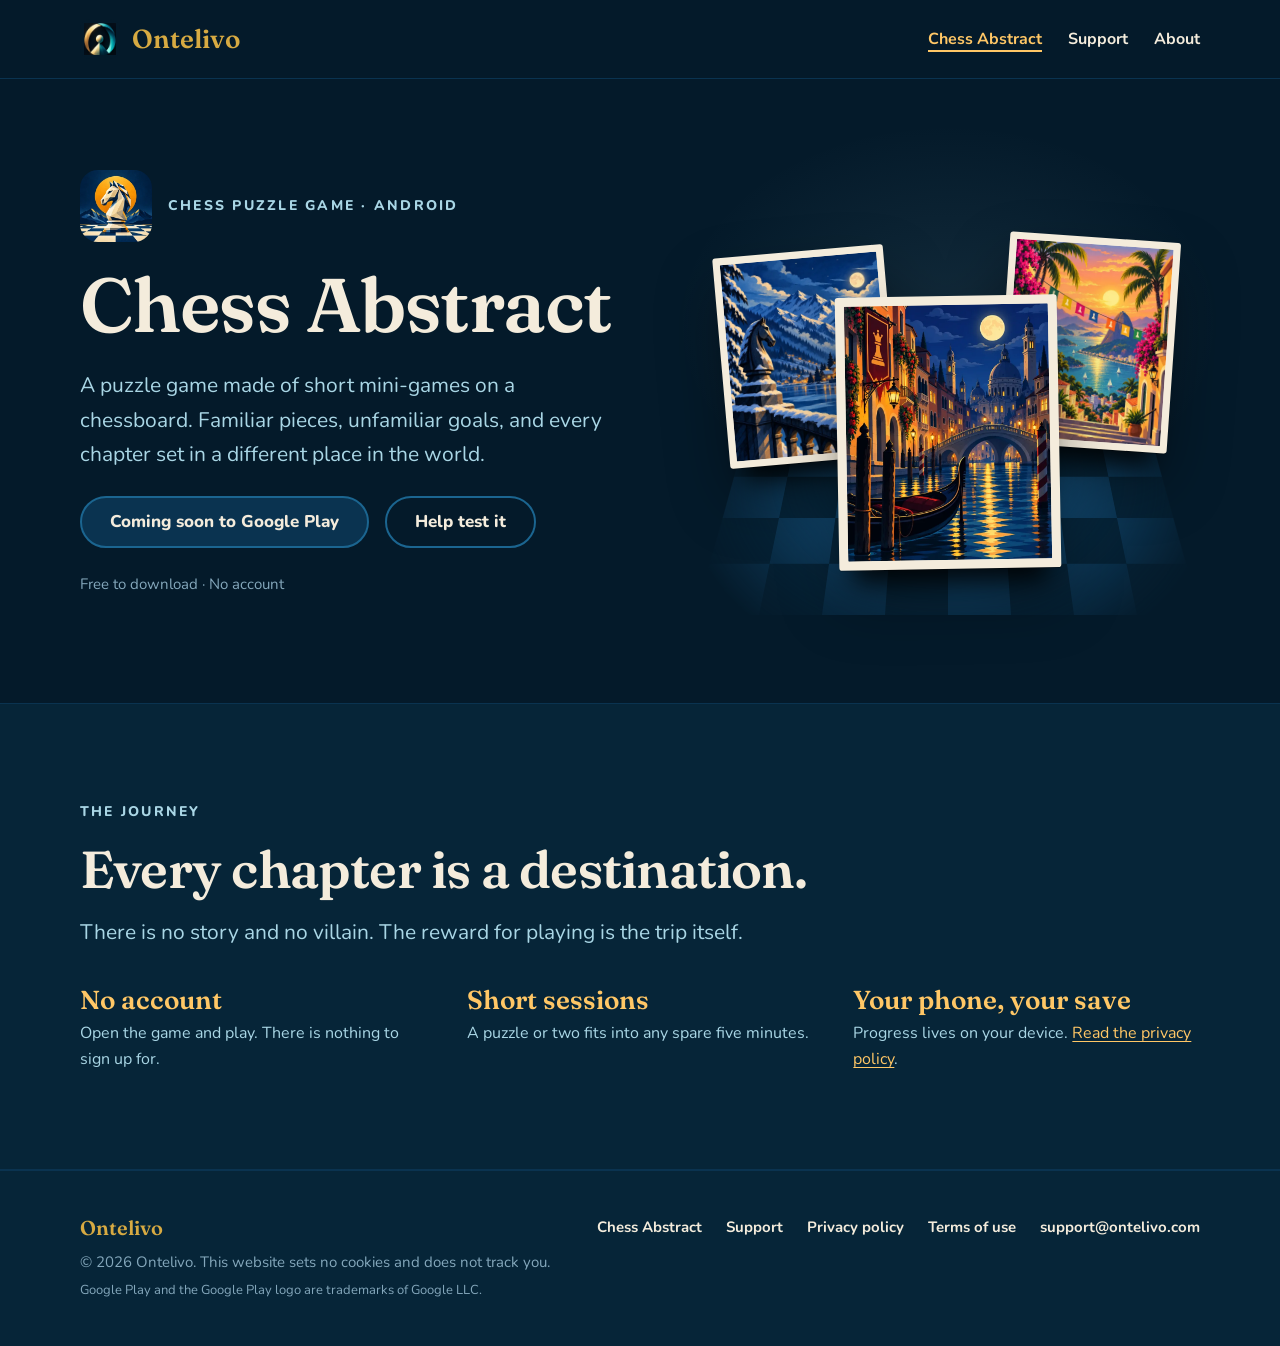
==== commit b7115bbf: "Hero: postcards standing on a quiet night chessboard; merge game page sections Co-Authored-By: Claud" ====
--- a/chess-abstract/index.html
+++ b/chess-abstract/index.html
@@ -28,7 +28,7 @@
 <meta name="twitter:description" content="Chess Abstract is a chess puzzle game for Android, coming soon: short puzzles, one small rule each, set in places around the world. No account needed.">
 <meta name="twitter:image" content="https://ontelivo.com/img/og.png">
 <link rel="preload" href="/fonts/nunito-400.woff2" as="font" type="font/woff2" crossorigin>
-<link rel="preload" href="/img/cover-ch1.webp" as="image" fetchpriority="high">
+<link rel="preload" href="/img/cover-ch2.webp" as="image" fetchpriority="high">
 <link rel="stylesheet" href="/style.css">
 <script type="application/ld+json">
 {"@context":"https://schema.org","@type":"MobileApplication","name":"Chess Abstract","url":"https://ontelivo.com/chess-abstract/","image":"https://ontelivo.com/img/icon.webp","description":"A chess puzzle game made of short mini-games on a chessboard. Every chapter is a place in the world, every level one small rule.","applicationCategory":"GameApplication","operatingSystem":"Android","inLanguage":"en","isAccessibleForFree":true,"offers":{"@type":"Offer","price":"0","priceCurrency":"USD"},"publisher":{"@type":"Organization","name":"Ontelivo","url":"https://ontelivo.com/"}}
@@ -60,22 +60,20 @@
     </div>
     <p class="hero-note">Free to download · No account</p>
   </div>
-  <div class="board-wrap">
-    <div class="board b2" role="img" aria-label="A chessboard with three postcard-style illustrations on its squares: a snow-covered stone knight above a frozen Alpine lake, a Venice canal at night, and a sunset over a bay with bunting of chess pawns">
-      <figure class="alps"><img src="/img/cover-ch1.webp" width="720" height="900" alt="" fetchpriority="high"></figure>
-      <figure class="venice"><img src="/img/cover-ch2.webp" width="720" height="900" alt=""></figure>
-      <figure class="rio"><img src="/img/cover-ch3.webp" width="720" height="900" alt=""></figure>
+  <div class="scene-wrap">
+    <div class="scene s2" role="img" aria-label="Three illustrated postcards standing on a chessboard at night: a snow-covered stone knight above a frozen Alpine lake, a Venice canal under the moon, and a sunset over a bay with bunting of chess pawns">
+      <div class="floor" aria-hidden="true"></div>
+      <figure class="card back-l"><img src="/img/cover-ch1.webp" width="720" height="900" alt=""></figure>
+      <figure class="card back-r"><img src="/img/cover-ch3.webp" width="720" height="900" alt=""></figure>
+      <figure class="card front"><img src="/img/cover-ch2.webp" width="720" height="900" alt="" fetchpriority="high"></figure>
     </div>
   </div>
 </div></section>
 
-<section class="band section"><div class="wrap">
+<section class="band section"><div class="wrap stack">
   <p class="eyebrow">The journey</p>
-  <h2 class="h-l" style="margin-top:14px;max-width:16em">Every chapter is a destination.</h2>
-  <p class="lead" style="margin-top:16px">There is no story and no villain. The reward for playing is the trip itself.</p>
-</div></section>
-
-<section class="section"><div class="wrap">
+  <h2 class="h-l">Every chapter is a destination.</h2>
+  <p class="lead">There is no story and no villain. The reward for playing is the trip itself.</p>
   <ul class="values">
     <li><strong>No account</strong><span>Open the game and play. There is nothing to sign up for.</span></li>
     <li><strong>Short sessions</strong><span>A puzzle or two fits into any spare five minutes.</span></li>
--- a/style.css
+++ b/style.css
@@ -71,17 +71,17 @@
 .hero-actions { display: flex; flex-wrap: wrap; gap: 12px 16px; align-items: center; }
 .hero-note { font-size: 15px; color: var(--faint); }
 
-/* the board: destinations sit on the squares of a chessboard */
-.board-wrap { flex: 1 1 420px; min-width: 0; display: flex; justify-content: center; }
-.board { --sq-light: #e8dcc0; --sq-dark: #0d4d75; width: 100%; max-width: 520px; aspect-ratio: 1; display: grid; grid-template-columns: repeat(8, 1fr); grid-template-rows: repeat(8, 1fr); border: 6px solid var(--well); border-radius: 10px; background: conic-gradient(var(--sq-dark) 0 25%, var(--sq-light) 0 50%, var(--sq-dark) 0 75%, var(--sq-light) 0) 0 0 / 25% 25%; box-shadow: 0 30px 60px rgba(0, 0, 0, 0.5); }
-.board figure { margin: 0; min-width: 0; min-height: 0; padding: 4px; background: var(--cream); box-shadow: 0 8px 22px rgba(0, 0, 0, 0.5); }
-.board img { display: block; width: 100%; height: 100%; object-fit: cover; }
-.b1 .alps { grid-area: 1 / 1 / 5 / 4; }
-.b1 .venice { grid-area: 1 / 6 / 5 / 9; }
-.b1 .rio { grid-area: 5 / 3 / 9 / 6; }
-.b2 .alps { grid-area: 1 / 3 / 5 / 6; }
-.b2 .venice { grid-area: 5 / 6 / 9 / 9; }
-.b2 .rio { grid-area: 5 / 1 / 9 / 4; }
+/* hero art: postcards standing like pieces on a night chessboard */
+.scene-wrap { flex: 1 1 420px; min-width: 0; display: flex; justify-content: center; }
+.scene { --sq-a: #124f7b; --sq-b: #062a42; position: relative; width: 100%; max-width: 540px; aspect-ratio: 1 / 0.92; isolation: isolate; }
+.scene::before { content: ""; position: absolute; inset: -6% -4% 20%; background: radial-gradient(closest-side, rgba(169, 214, 229, 0.09), transparent); z-index: -1; }
+.floor { position: absolute; left: 0; right: 0; bottom: 0; aspect-ratio: 1; perspective: 900px; perspective-origin: 50% 30%; }
+.floor::before { content: ""; position: absolute; inset: 0; background: conic-gradient(var(--sq-a) 0 25%, var(--sq-b) 0 50%, var(--sq-a) 0 75%, var(--sq-b) 0) 0 0 / 25% 25%; transform: rotateX(58deg); transform-origin: 50% 100%; -webkit-mask-image: radial-gradient(ellipse 60% 56% at 50% 58%, #000 38%, transparent 100%); mask-image: radial-gradient(ellipse 60% 56% at 50% 58%, #000 38%, transparent 100%); }
+.card { position: absolute; margin: 0; padding: 7px; background: var(--cream); border-radius: 3px; box-shadow: 0 1px 0 rgba(0, 0, 0, 0.25), 0 28px 22px -16px rgba(0, 0, 0, 0.8), 0 30px 60px rgba(0, 0, 0, 0.35); }
+.card img { display: block; width: 100%; aspect-ratio: 4 / 5; object-fit: cover; border-radius: 1px; }
+.card.back-l { width: 34%; left: 5%; bottom: 33%; transform: rotate(-5deg); }
+.card.back-r { width: 34%; right: 5%; bottom: 36%; transform: rotate(4deg); }
+.card.front { width: 44%; left: 28%; bottom: 10%; padding: 9px; transform: rotate(-1deg); }
 
 /* sections */
 .band { background: var(--band); border-top: 1px solid var(--line); border-bottom: 1px solid var(--line); }
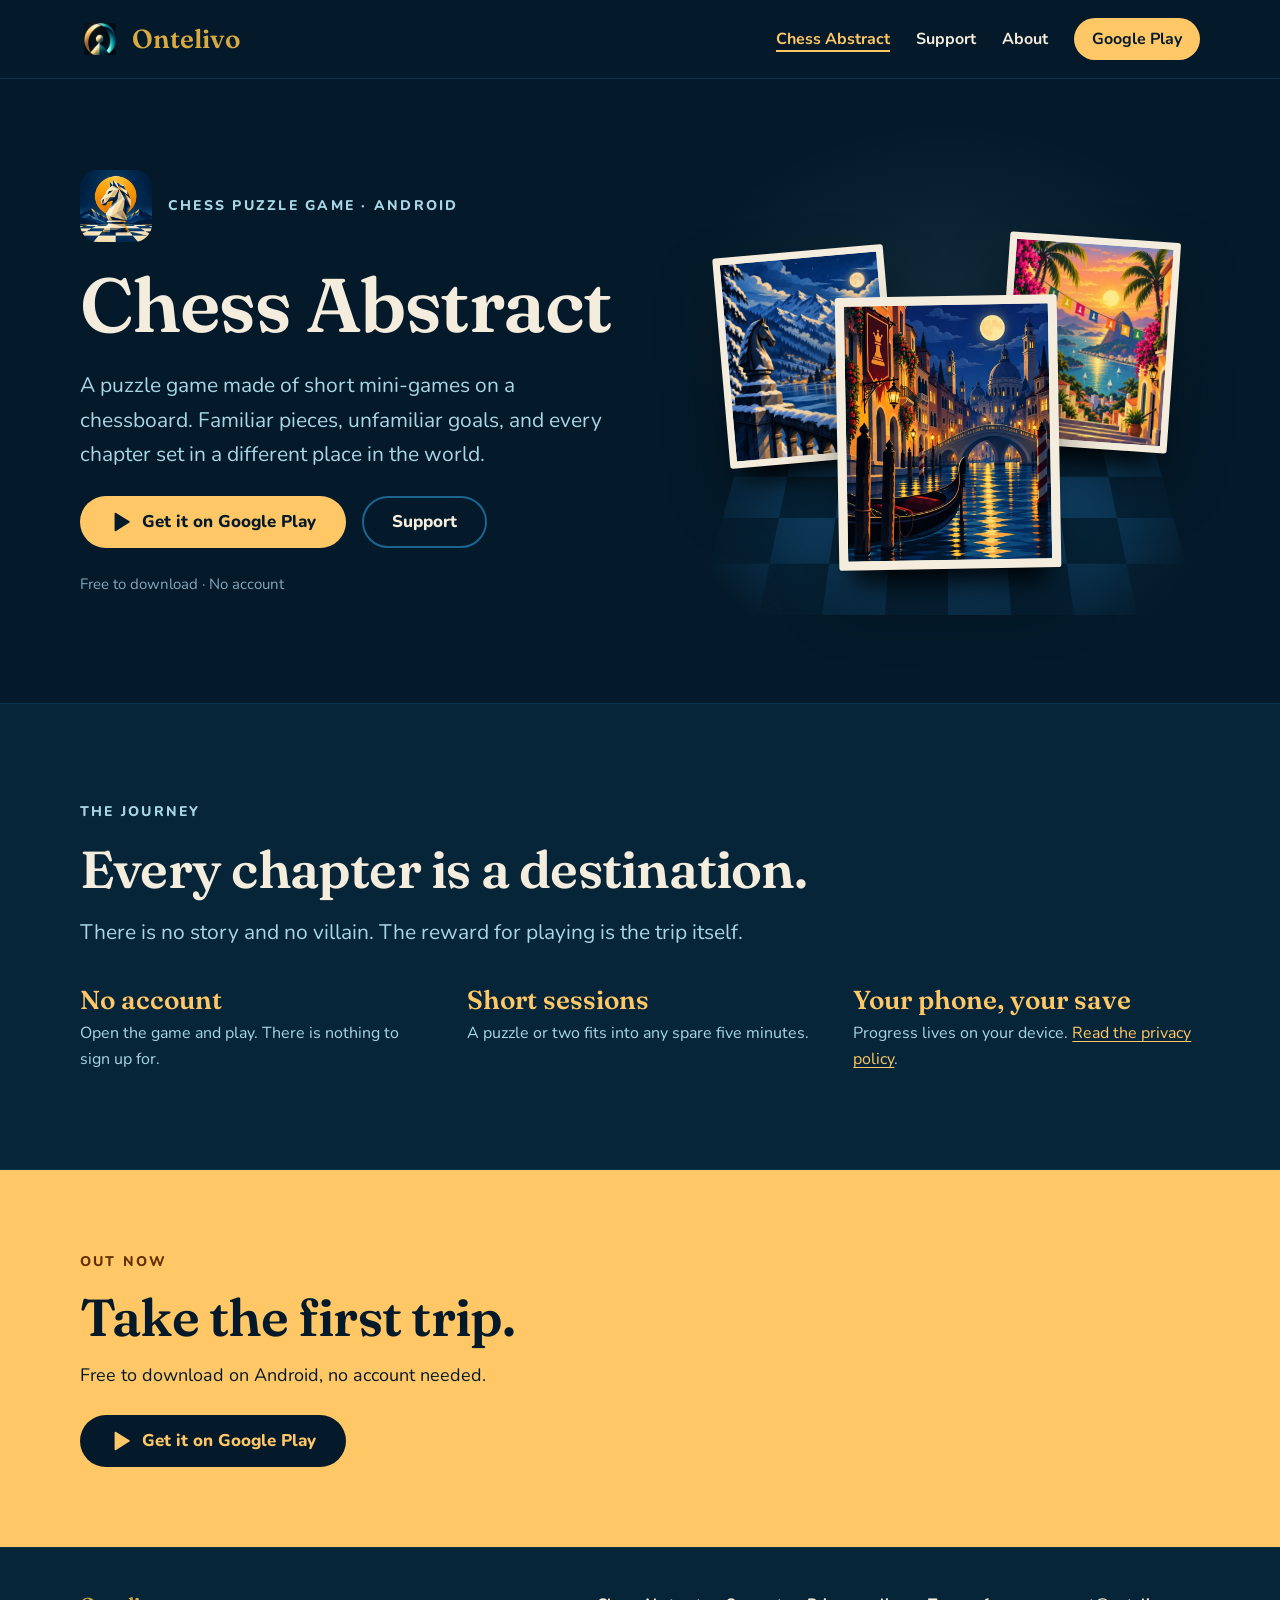
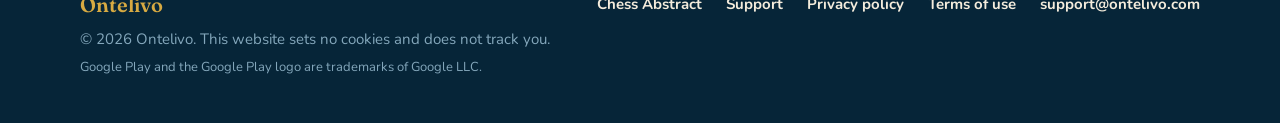
==== commit ea8bce51: "Game is live: Google Play button, drop coming-soon and tester call Add Google Play link to nav, home" ====
--- a/chess-abstract/index.html
+++ b/chess-abstract/index.html
@@ -4,7 +4,7 @@
 <meta charset="utf-8">
 <meta name="viewport" content="width=device-width, initial-scale=1, viewport-fit=cover">
 <title>Chess Abstract: chess puzzle game for Android · Ontelivo</title>
-<meta name="description" content="Chess Abstract is a chess puzzle game for Android, coming soon: short puzzles, one small rule each, set in places around the world. No account needed.">
+<meta name="description" content="Chess Abstract is a chess puzzle game for Android: short puzzles, one small rule each, set in places around the world. No account needed.">
 <meta name="robots" content="index, follow, max-image-preview:large">
 <link rel="canonical" href="https://ontelivo.com/chess-abstract/">
 <link rel="icon" type="image/png" sizes="32x32" href="/img/favicon-32.png">
@@ -18,20 +18,20 @@
 <meta property="og:site_name" content="Ontelivo">
 <meta property="og:locale" content="en_US">
 <meta property="og:title" content="Chess Abstract: chess puzzle game for Android · Ontelivo">
-<meta property="og:description" content="Chess Abstract is a chess puzzle game for Android, coming soon: short puzzles, one small rule each, set in places around the world. No account needed.">
+<meta property="og:description" content="Chess Abstract is a chess puzzle game for Android: short puzzles, one small rule each, set in places around the world. No account needed.">
 <meta property="og:url" content="https://ontelivo.com/chess-abstract/">
 <meta property="og:image" content="https://ontelivo.com/img/og.png">
 <meta property="og:image:width" content="1200">
 <meta property="og:image:height" content="630">
 <meta name="twitter:card" content="summary_large_image">
 <meta name="twitter:title" content="Chess Abstract: chess puzzle game for Android · Ontelivo">
-<meta name="twitter:description" content="Chess Abstract is a chess puzzle game for Android, coming soon: short puzzles, one small rule each, set in places around the world. No account needed.">
+<meta name="twitter:description" content="Chess Abstract is a chess puzzle game for Android: short puzzles, one small rule each, set in places around the world. No account needed.">
 <meta name="twitter:image" content="https://ontelivo.com/img/og.png">
 <link rel="preload" href="/fonts/nunito-400.woff2" as="font" type="font/woff2" crossorigin>
 <link rel="preload" href="/img/cover-ch2.webp" as="image" fetchpriority="high">
 <link rel="stylesheet" href="/style.css">
 <script type="application/ld+json">
-{"@context":"https://schema.org","@type":"MobileApplication","name":"Chess Abstract","url":"https://ontelivo.com/chess-abstract/","image":"https://ontelivo.com/img/icon.webp","description":"A chess puzzle game made of short mini-games on a chessboard. Every chapter is a place in the world, every level one small rule.","applicationCategory":"GameApplication","operatingSystem":"Android","inLanguage":"en","isAccessibleForFree":true,"offers":{"@type":"Offer","price":"0","priceCurrency":"USD"},"publisher":{"@type":"Organization","name":"Ontelivo","url":"https://ontelivo.com/"}}
+{"@context":"https://schema.org","@type":"MobileApplication","name":"Chess Abstract","url":"https://ontelivo.com/chess-abstract/","image":"https://ontelivo.com/img/icon.webp","description":"A chess puzzle game made of short mini-games on a chessboard. Every chapter is a place in the world, every level one small rule.","applicationCategory":"GameApplication","operatingSystem":"Android","installUrl":"https://play.google.com/store/apps/details?id=com.ontelivo.chessabstract","downloadUrl":"https://play.google.com/store/apps/details?id=com.ontelivo.chessabstract","inLanguage":"en","isAccessibleForFree":true,"offers":{"@type":"Offer","price":"0","priceCurrency":"USD"},"publisher":{"@type":"Organization","name":"Ontelivo","url":"https://ontelivo.com/"}}
 </script>
 <script type="application/ld+json">
 {"@context":"https://schema.org","@type":"BreadcrumbList","itemListElement":[{"@type":"ListItem","position":1,"name":"Ontelivo","item":"https://ontelivo.com/"},{"@type":"ListItem","position":2,"name":"Chess Abstract","item":"https://ontelivo.com/chess-abstract/"}]}
@@ -45,6 +45,7 @@
     <a href="/chess-abstract/" aria-current="page">Chess Abstract</a>
     <a href="/chess-abstract/support/">Support</a>
     <a href="/#about">About</a>
+    <a class="nav-cta" href="https://play.google.com/store/apps/details?id=com.ontelivo.chessabstract" rel="noopener">Google Play</a>
   </nav>
 </div></header>
 <main id="main">
@@ -55,8 +56,8 @@
     <h1 class="h-xl">Chess Abstract</h1>
     <p class="lead">A puzzle game made of short mini-games on a chessboard. Familiar pieces, unfamiliar goals, and every chapter set in a different place in the world.</p>
     <div class="hero-actions">
-      <span class="btn btn-static" role="note">Coming soon to Google Play</span>
-      <a class="btn btn-ghost" href="/#test">Help test it</a>
+      <a class="btn btn-primary btn-play" href="https://play.google.com/store/apps/details?id=com.ontelivo.chessabstract" rel="noopener"><svg class="play-ico" width="22" height="22" viewBox="0 0 24 24" aria-hidden="true"><path fill="currentColor" d="M5 2.6v18.8c0 .6.7 1 1.2.6l15-9.4c.5-.3.5-1 0-1.3L6.2 2c-.5-.3-1.200 0-1.200.6z"/></svg><span>Get it on Google Play</span></a>
+      <a class="btn btn-ghost" href="/chess-abstract/support/">Support</a>
     </div>
     <p class="hero-note">Free to download · No account</p>
   </div>
@@ -81,6 +82,15 @@
   </ul>
 </div></section>
 
+<section class="tester"><div class="wrap">
+  <div class="left">
+    <p class="eyebrow">Out now</p>
+    <h2 class="h-l">Take the first trip.</h2>
+    <p>Free to download on Android, no account needed.</p>
+    <div class="hero-actions"><a class="btn btn-dark btn-play" href="https://play.google.com/store/apps/details?id=com.ontelivo.chessabstract" rel="noopener"><svg class="play-ico" width="22" height="22" viewBox="0 0 24 24" aria-hidden="true"><path fill="currentColor" d="M5 2.6v18.8c0 .6.7 1 1.2.6l15-9.4c.5-.3.5-1 0-1.3L6.2 2c-.5-.3-1.200 0-1.200.6z"/></svg><span>Get it on Google Play</span></a></div>
+  </div>
+</div></section>
+
 </main>
 <footer class="site-footer"><div class="wrap">
   <div class="left">
--- a/style.css
+++ b/style.css
@@ -47,6 +47,8 @@
 .nav { display: flex; flex-wrap: wrap; align-items: center; gap: 4px 26px; font-size: 16px; font-weight: 700; }
 .nav a { color: var(--fg); text-decoration: none; padding: 8px 0; }
 .nav a:hover { text-decoration: underline; text-underline-offset: 6px; }
+.nav a.nav-cta { padding: 8px 18px; border-radius: 999px; background: var(--lamp); color: var(--night); }
+.nav a.nav-cta:hover { background: #fff1cf; text-decoration: none; }
 .nav a[aria-current="page"] { color: var(--link); text-decoration: underline; text-underline-offset: 6px; text-decoration-thickness: 2px; }
 
 /* buttons */
@@ -55,7 +57,10 @@
 .btn-primary:hover { background: #fff1cf; }
 .btn-ghost { border-color: var(--rim); color: var(--fg); }
 .btn-ghost:hover { background: var(--well); }
-.btn-static { background: var(--well); color: var(--cream); border-color: var(--rim); cursor: default; }
+.btn-play { gap: 10px; }
+.btn-play .play-ico { flex: none; }
+.btn-dark { background: var(--night); color: var(--lamp); }
+.btn-dark:hover { background: var(--well); }
 
 /* type */
 .eyebrow { font-size: 14px; font-weight: 800; letter-spacing: 0.16em; text-transform: uppercase; color: var(--soft); }
@@ -107,9 +112,8 @@
 .tester .left { flex: 1 1 380px; min-width: 0; display: flex; flex-direction: column; gap: 16px; }
 .tester .left p { max-width: 30em; }
 .tester a.mail { font-weight: 800; color: var(--night); overflow-wrap: anywhere; }
-.tester .right { flex: 1 1 420px; min-width: 0; margin: 0; padding: 0; list-style: none; display: flex; flex-direction: column; gap: 12px; counter-reset: step; }
-.tester .right li { counter-increment: step; display: flex; gap: 16px; align-items: flex-start; padding: 18px 20px; border-radius: 14px; background: #fff1cf; }
-.tester .right li::before { content: counter(step); flex: none; width: 34px; height: 34px; border-radius: 50%; background: var(--night); color: var(--lamp); display: grid; place-items: center; font-weight: 800; }
+.tester .right { flex: 1 1 420px; min-width: 0; padding: 28px 30px; border-radius: 18px; background: #fff1cf; display: flex; flex-direction: column; gap: 12px; }
+.tester .hero-actions { margin-top: 8px; }
 
 /* game page */
 .gamehead .wrap { display: flex; flex-wrap: wrap; align-items: center; gap: 56px 72px; padding-top: 72px; padding-bottom: 88px; }
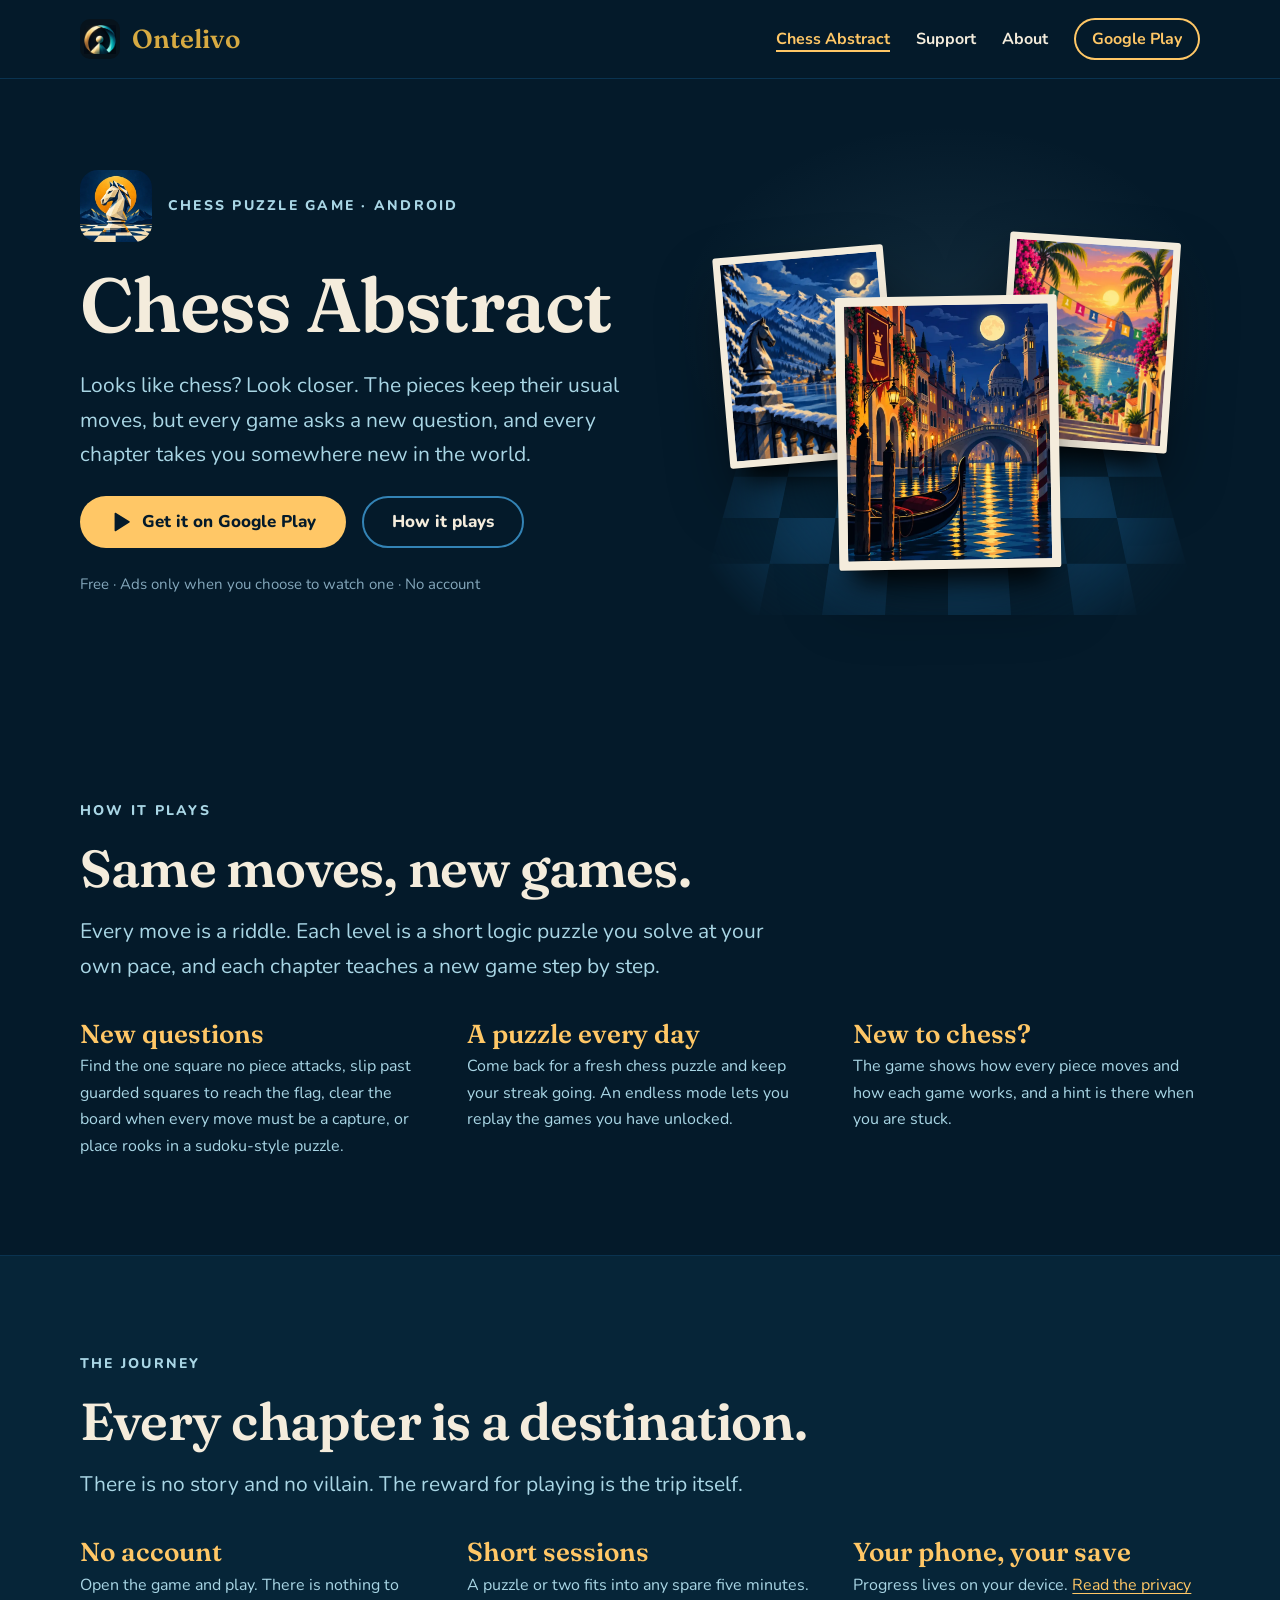
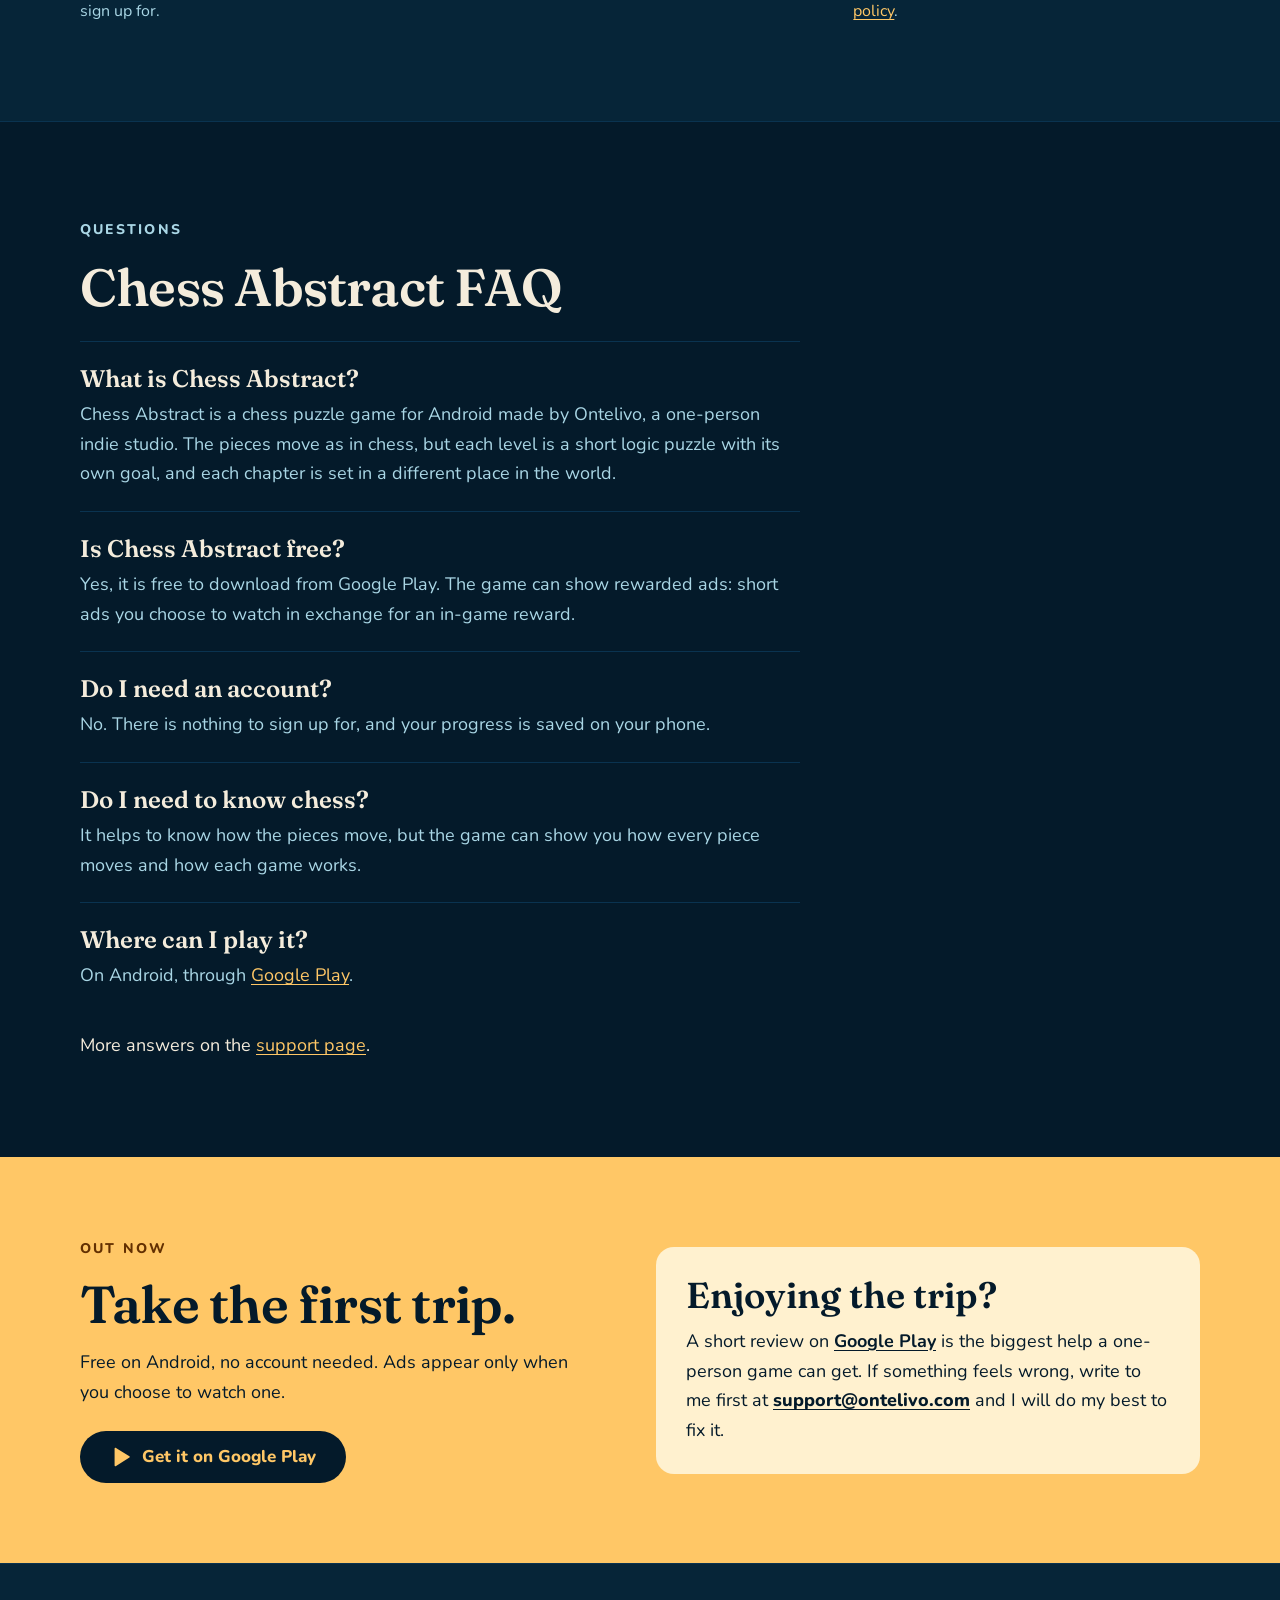
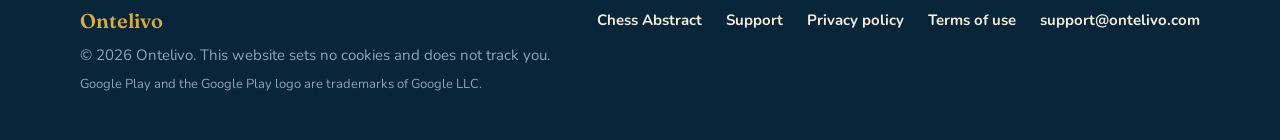
==== commit 932a5061: "Design, marketing and SEO/GEO pass after launch - Game page: Play listing hook, How it plays section" ====
--- a/chess-abstract/index.html
+++ b/chess-abstract/index.html
@@ -3,8 +3,8 @@
 <head>
 <meta charset="utf-8">
 <meta name="viewport" content="width=device-width, initial-scale=1, viewport-fit=cover">
-<title>Chess Abstract: chess puzzle game for Android · Ontelivo</title>
-<meta name="description" content="Chess Abstract is a chess puzzle game for Android: short puzzles, one small rule each, set in places around the world. No account needed.">
+<title>Chess Abstract: free chess puzzle game for Android · Ontelivo</title>
+<meta name="description" content="Free chess puzzle game for Android: the pieces move as usual, but every level asks a new question. A daily puzzle, a trip around the world, no account.">
 <meta name="robots" content="index, follow, max-image-preview:large">
 <link rel="canonical" href="https://ontelivo.com/chess-abstract/">
 <link rel="icon" type="image/png" sizes="32x32" href="/img/favicon-32.png">
@@ -17,27 +17,25 @@
 <meta property="og:type" content="website">
 <meta property="og:site_name" content="Ontelivo">
 <meta property="og:locale" content="en_US">
-<meta property="og:title" content="Chess Abstract: chess puzzle game for Android · Ontelivo">
-<meta property="og:description" content="Chess Abstract is a chess puzzle game for Android: short puzzles, one small rule each, set in places around the world. No account needed.">
+<meta property="og:title" content="Chess Abstract: free chess puzzle game for Android · Ontelivo">
+<meta property="og:description" content="Free chess puzzle game for Android: the pieces move as usual, but every level asks a new question. A daily puzzle, a trip around the world, no account.">
 <meta property="og:url" content="https://ontelivo.com/chess-abstract/">
-<meta property="og:image" content="https://ontelivo.com/img/og.png">
+<meta property="og:image" content="https://ontelivo.com/img/og-chess-abstract.jpg">
+<meta property="og:image:alt" content="Chess Abstract app icon beside illustrated postcards standing on a chessboard at night">
 <meta property="og:image:width" content="1200">
 <meta property="og:image:height" content="630">
 <meta name="twitter:card" content="summary_large_image">
-<meta name="twitter:title" content="Chess Abstract: chess puzzle game for Android · Ontelivo">
-<meta name="twitter:description" content="Chess Abstract is a chess puzzle game for Android: short puzzles, one small rule each, set in places around the world. No account needed.">
-<meta name="twitter:image" content="https://ontelivo.com/img/og.png">
+<meta name="twitter:title" content="Chess Abstract: free chess puzzle game for Android · Ontelivo">
+<meta name="twitter:description" content="Free chess puzzle game for Android: the pieces move as usual, but every level asks a new question. A daily puzzle, a trip around the world, no account.">
+<meta name="twitter:image" content="https://ontelivo.com/img/og-chess-abstract.jpg">
 <link rel="preload" href="/fonts/nunito-400.woff2" as="font" type="font/woff2" crossorigin>
 <link rel="preload" href="/img/cover-ch2.webp" as="image" fetchpriority="high">
 <link rel="stylesheet" href="/style.css">
 <script type="application/ld+json">
-{"@context":"https://schema.org","@type":"MobileApplication","name":"Chess Abstract","url":"https://ontelivo.com/chess-abstract/","image":"https://ontelivo.com/img/icon.webp","description":"A chess puzzle game made of short mini-games on a chessboard. Every chapter is a place in the world, every level one small rule.","applicationCategory":"GameApplication","operatingSystem":"Android","installUrl":"https://play.google.com/store/apps/details?id=com.ontelivo.chessabstract","downloadUrl":"https://play.google.com/store/apps/details?id=com.ontelivo.chessabstract","inLanguage":"en","isAccessibleForFree":true,"offers":{"@type":"Offer","price":"0","priceCurrency":"USD"},"publisher":{"@type":"Organization","name":"Ontelivo","url":"https://ontelivo.com/"}}
-</script>
-<script type="application/ld+json">
-{"@context":"https://schema.org","@type":"BreadcrumbList","itemListElement":[{"@type":"ListItem","position":1,"name":"Ontelivo","item":"https://ontelivo.com/"},{"@type":"ListItem","position":2,"name":"Chess Abstract","item":"https://ontelivo.com/chess-abstract/"}]}
+{"@context":"https://schema.org","@graph":[{"@type":["VideoGame","MobileApplication"],"@id":"https://ontelivo.com/chess-abstract/#app","name":"Chess Abstract","url":"https://ontelivo.com/chess-abstract/","mainEntityOfPage":"https://ontelivo.com/chess-abstract/","sameAs":["https://play.google.com/store/apps/details?id=com.ontelivo.chessabstract"],"description":"A calm chess puzzle game for Android. The pieces keep their usual moves, but every level is a short logic puzzle with a new goal. Chapters travel from place to place around the world, with a daily puzzle and an endless mode.","image":["https://ontelivo.com/img/icon.webp","https://ontelivo.com/img/cover-ch1.webp","https://ontelivo.com/img/cover-ch2.webp","https://ontelivo.com/img/cover-ch3.webp"],"applicationCategory":"GameApplication","applicationSubCategory":"Puzzle","genre":["Puzzle","Logic puzzle","Chess"],"gamePlatform":"Android","operatingSystem":"Android","installUrl":"https://play.google.com/store/apps/details?id=com.ontelivo.chessabstract","downloadUrl":"https://play.google.com/store/apps/details?id=com.ontelivo.chessabstract","isAccessibleForFree":true,"offers":{"@type":"Offer","price":"0","priceCurrency":"USD","availability":"https://schema.org/InStock","url":"https://play.google.com/store/apps/details?id=com.ontelivo.chessabstract"},"author":{"@id":"https://ontelivo.com/#organization"},"publisher":{"@id":"https://ontelivo.com/#organization"}},{"@type":"Organization","@id":"https://ontelivo.com/#organization","name":"Ontelivo","url":"https://ontelivo.com/","sameAs":["https://play.google.com/store/apps/developer?id=Ontelivo"]},{"@type":"BreadcrumbList","itemListElement":[{"@type":"ListItem","position":1,"name":"Ontelivo","item":"https://ontelivo.com/"},{"@type":"ListItem","position":2,"name":"Chess Abstract","item":"https://ontelivo.com/chess-abstract/"}]},{"@type":"FAQPage","@id":"https://ontelivo.com/chess-abstract/#faq","about":{"@id":"https://ontelivo.com/chess-abstract/#app"},"mainEntity":[{"@type":"Question","name":"What is Chess Abstract?","acceptedAnswer":{"@type":"Answer","text":"Chess Abstract is a chess puzzle game for Android made by Ontelivo, a one-person indie studio. The pieces move as in chess, but each level is a short logic puzzle with its own goal, and each chapter is set in a different place in the world."}},{"@type":"Question","name":"Is Chess Abstract free?","acceptedAnswer":{"@type":"Answer","text":"Yes, it is free to download from Google Play. The game can show rewarded ads: short ads you choose to watch in exchange for an in-game reward."}},{"@type":"Question","name":"Do I need an account?","acceptedAnswer":{"@type":"Answer","text":"No. There is nothing to sign up for, and your progress is saved on your phone."}},{"@type":"Question","name":"Do I need to know chess?","acceptedAnswer":{"@type":"Answer","text":"It helps to know how the pieces move, but the game can show you how every piece moves and how each game works."}},{"@type":"Question","name":"Where can I play it?","acceptedAnswer":{"@type":"Answer","text":"On Android, through Google Play."}}]}]}
 </script>
 </head>
-<body class="">
+<body class="has-cta">
 <a class="skip" href="#main">Skip to content</a>
 <header class="site-header"><div class="wrap">
   <a class="brand" href="/"><span class="mark"><img src="/img/mark.webp" alt="" width="32" height="32"></span><span class="word">Ontelivo</span></a>
@@ -54,21 +52,32 @@
   <div class="copy">
     <div class="icon-row"><img src="/img/icon.webp" width="72" height="72" alt="Chess Abstract app icon"><p class="eyebrow">Chess puzzle game · Android</p></div>
     <h1 class="h-xl">Chess Abstract</h1>
-    <p class="lead">A puzzle game made of short mini-games on a chessboard. Familiar pieces, unfamiliar goals, and every chapter set in a different place in the world.</p>
+    <p class="lead">Looks like chess? Look closer. The pieces keep their usual moves, but every game asks a new question, and every chapter takes you somewhere new in the world.</p>
     <div class="hero-actions">
       <a class="btn btn-primary btn-play" href="https://play.google.com/store/apps/details?id=com.ontelivo.chessabstract" rel="noopener"><svg class="play-ico" width="22" height="22" viewBox="0 0 24 24" aria-hidden="true"><path fill="currentColor" d="M5 2.6v18.8c0 .6.7 1 1.2.6l15-9.4c.5-.3.5-1 0-1.3L6.2 2c-.5-.3-1.200 0-1.200.6z"/></svg><span>Get it on Google Play</span></a>
-      <a class="btn btn-ghost" href="/chess-abstract/support/">Support</a>
+      <a class="btn btn-ghost" href="#how-it-plays">How it plays</a>
     </div>
-    <p class="hero-note">Free to download · No account</p>
+    <p class="hero-note">Free · Ads only when you choose to watch&nbsp;one · No&nbsp;account</p>
   </div>
   <div class="scene-wrap">
     <div class="scene s2" role="img" aria-label="Three illustrated postcards standing on a chessboard at night: a snow-covered stone knight above a frozen Alpine lake, a Venice canal under the moon, and a sunset over a bay with bunting of chess pawns">
       <div class="floor" aria-hidden="true"></div>
       <figure class="card back-l"><img src="/img/cover-ch1.webp" width="720" height="900" alt=""></figure>
       <figure class="card back-r"><img src="/img/cover-ch3.webp" width="720" height="900" alt=""></figure>
-      <figure class="card front"><img src="/img/cover-ch2.webp" width="720" height="900" alt="" fetchpriority="high"></figure>
+      <figure class="card front"><img src="/img/cover-ch2.webp" width="720" height="900" alt="Chess Abstract chapter art: a Venice canal under the moon" fetchpriority="high"></figure>
     </div>
   </div>
+</div></section>
+
+<section class="section" id="how-it-plays"><div class="wrap stack">
+  <p class="eyebrow">How it plays</p>
+  <h2 class="h-l">Same moves, new games.</h2>
+  <p class="lead">Every move is a riddle. Each level is a short logic puzzle you solve at your own pace, and each chapter teaches a new game step by step.</p>
+  <ul class="values">
+    <li><strong>New questions</strong><span>Find the one square no piece attacks, slip past guarded squares to reach the flag, clear the board when every move must be a capture, or place rooks in a sudoku-style puzzle.</span></li>
+    <li><strong>A puzzle every day</strong><span>Come back for a fresh chess puzzle and keep your streak going. An endless mode lets you replay the games you have unlocked.</span></li>
+    <li><strong>New to chess?</strong><span>The game shows how every piece moves and how each game works, and a hint is there when you are stuck.</span></li>
+  </ul>
 </div></section>
 
 <section class="band section"><div class="wrap stack">
@@ -82,12 +91,29 @@
   </ul>
 </div></section>
 
+<section class="section" id="faq"><div class="wrap stack">
+  <p class="eyebrow">Questions</p>
+  <h2 class="h-l">Chess Abstract FAQ</h2>
+  <div class="faq">
+    <div class="q"><h3>What is Chess Abstract?</h3><p>Chess Abstract is a chess puzzle game for Android made by Ontelivo, a one-person indie studio. The pieces move as in chess, but each level is a short logic puzzle with its own goal, and each chapter is set in a different place in the world.</p></div>
+    <div class="q"><h3>Is Chess Abstract free?</h3><p>Yes, it is free to download from Google Play. The game can show rewarded ads: short ads you choose to watch in exchange for an in-game reward.</p></div>
+    <div class="q"><h3>Do I need an account?</h3><p>No. There is nothing to sign up for, and your progress is saved on your phone.</p></div>
+    <div class="q"><h3>Do I need to know chess?</h3><p>It helps to know how the pieces move, but the game can show you how every piece moves and how each game works.</p></div>
+    <div class="q"><h3>Where can I play it?</h3><p>On Android, through <a href="https://play.google.com/store/apps/details?id=com.ontelivo.chessabstract" rel="noopener">Google Play</a>.</p></div>
+  </div>
+  <p>More answers on the <a href="/chess-abstract/support/">support page</a>.</p>
+</div></section>
+
 <section class="tester"><div class="wrap">
   <div class="left">
     <p class="eyebrow">Out now</p>
     <h2 class="h-l">Take the first trip.</h2>
-    <p>Free to download on Android, no account needed.</p>
+    <p>Free on Android, no account needed. Ads appear only when you choose to watch one.</p>
     <div class="hero-actions"><a class="btn btn-dark btn-play" href="https://play.google.com/store/apps/details?id=com.ontelivo.chessabstract" rel="noopener"><svg class="play-ico" width="22" height="22" viewBox="0 0 24 24" aria-hidden="true"><path fill="currentColor" d="M5 2.6v18.8c0 .6.7 1 1.2.6l15-9.4c.5-.3.5-1 0-1.3L6.2 2c-.5-.3-1.200 0-1.200.6z"/></svg><span>Get it on Google Play</span></a></div>
+  </div>
+  <div class="right box">
+    <h3 class="h-m">Enjoying the trip?</h3>
+    <p>A short review on <a href="https://play.google.com/store/apps/details?id=com.ontelivo.chessabstract" rel="noopener">Google Play</a> is the biggest help a one-person game can get. If something feels wrong, write to me first at <a class="mail" href="mailto:support@ontelivo.com">support@ontelivo.com</a> and I will do my best to fix it.</p>
   </div>
 </div></section>
 
--- a/style.css
+++ b/style.css
@@ -23,11 +23,14 @@
 
 * { box-sizing: border-box; }
 html { -webkit-text-size-adjust: 100%; }
-body { margin: 0; background: var(--bg); color: var(--fg); font: 18px/1.65 var(--body); }
+body { margin: 0; background: var(--bg); color: var(--fg); font: 18px/1.65 var(--body); min-height: 100vh; min-height: 100svh; display: flex; flex-direction: column; }
+main { flex: 1 0 auto; }
 img { max-width: 100%; height: auto; }
 a { color: var(--link); text-underline-offset: 3px; }
 a:hover { text-decoration-thickness: 2px; }
 a:focus-visible, button:focus-visible { outline: 3px solid var(--lamp); outline-offset: 3px; border-radius: 4px; }
+.btn:focus-visible, .nav a.nav-cta:focus-visible { border-radius: 999px; }
+.tester a:focus-visible { outline-color: var(--night); }
 body.paper a:focus-visible { outline-color: #0d4d75; }
 @media (prefers-color-scheme: dark) { body.paper a:focus-visible { outline-color: var(--lamp); } }
 h1, h2, h3 { font-family: var(--display); font-weight: 600; margin: 0; text-wrap: balance; }
@@ -40,22 +43,26 @@
 .site-header { border-bottom: 1px solid var(--line); }
 .site-header .wrap { display: flex; flex-wrap: wrap; align-items: center; justify-content: space-between; gap: 12px 28px; padding-top: 18px; padding-bottom: 18px; }
 .brand { display: flex; align-items: center; gap: 12px; text-decoration: none; color: var(--fg); }
-.brand .mark { width: 40px; height: 40px; border-radius: 10px; background: var(--night); display: grid; place-items: center; }
-.brand .mark img { width: 32px; height: 32px; display: block; }
+.brand .mark { width: 40px; height: 40px; border-radius: 10px; background: #07131c; overflow: hidden; display: grid; place-items: center; }
+.brand .mark img { width: 32px; height: 32px; display: block; object-fit: contain; }
 .brand .word { font-family: var(--display); font-size: 26px; line-height: 1; color: var(--gold); }
 body.paper .brand .word { color: var(--fg); }
+@media (prefers-color-scheme: dark) { body.paper .brand .word { color: var(--gold); } }
 .nav { display: flex; flex-wrap: wrap; align-items: center; gap: 4px 26px; font-size: 16px; font-weight: 700; }
 .nav a { color: var(--fg); text-decoration: none; padding: 8px 0; }
 .nav a:hover { text-decoration: underline; text-underline-offset: 6px; }
 .nav a.nav-cta { padding: 8px 18px; border-radius: 999px; background: var(--lamp); color: var(--night); }
 .nav a.nav-cta:hover { background: #fff1cf; text-decoration: none; }
+/* pages with their own Play button in the hero: quieter outline pill in the header */
+body.has-cta .nav a.nav-cta { background: transparent; color: var(--lamp); box-shadow: inset 0 0 0 2px var(--lamp); }
+body.has-cta .nav a.nav-cta:hover { background: var(--well); }
 .nav a[aria-current="page"] { color: var(--link); text-decoration: underline; text-underline-offset: 6px; text-decoration-thickness: 2px; }
 
 /* buttons */
 .btn { display: inline-flex; align-items: center; justify-content: center; min-height: 52px; padding: 0 28px; border-radius: 999px; font-weight: 800; font-size: 17px; text-decoration: none; border: 2px solid transparent; }
 .btn-primary { background: var(--lamp); color: var(--night); }
 .btn-primary:hover { background: #fff1cf; }
-.btn-ghost { border-color: var(--rim); color: var(--fg); }
+.btn-ghost { border-color: #3383b5; color: var(--fg); }
 .btn-ghost:hover { background: var(--well); }
 .btn-play { gap: 10px; }
 .btn-play .play-ico { flex: none; }
@@ -111,6 +118,7 @@
 .tester .eyebrow { color: #633002; }
 .tester .left { flex: 1 1 380px; min-width: 0; display: flex; flex-direction: column; gap: 16px; }
 .tester .left p { max-width: 30em; }
+.tester a:not(.btn) { color: var(--night); font-weight: 700; }
 .tester a.mail { font-weight: 800; color: var(--night); overflow-wrap: anywhere; }
 .tester .right { flex: 1 1 420px; min-width: 0; padding: 28px 30px; border-radius: 18px; background: #fff1cf; display: flex; flex-direction: column; gap: 12px; }
 .tester .hero-actions { margin-top: 8px; }
@@ -122,6 +130,18 @@
 .gamehead .icon-row img { width: 72px; height: 72px; border-radius: 18px; }
 
 
+
+/* short link page (Instagram bio etc.) */
+.linkpage .wrap { max-width: 560px; padding-top: 56px; padding-bottom: 72px; display: flex; flex-direction: column; align-items: center; text-align: center; gap: 20px; }
+.linkpage .appicon { width: 112px; height: 112px; border-radius: 26px; }
+.linkpage .btn { width: 100%; max-width: 360px; min-height: 60px; font-size: 19px; }
+
+.linkpage .lead { text-wrap: balance; }
+.linkpage-help { font-size: 14px; color: var(--faint); max-width: 30em; }
+
+/* game page FAQ */
+#faq .faq { gap: 0; max-width: 46em; margin-top: 8px; }
+#faq .faq .q { padding: 22px 0; }
 
 /* reading pages */
 .doc-head .wrap { padding-top: 64px; padding-bottom: 28px; display: flex; flex-direction: column; gap: 14px; }
@@ -155,6 +175,10 @@
 .contact h2 { font-size: 30px; }
 .contact .addr { font-size: 22px; font-weight: 800; color: var(--lamp); overflow-wrap: anywhere; }
 .contact p { font-size: 16px; color: var(--ice); }
+@media (prefers-color-scheme: dark) {
+  body.paper .contact { background: var(--deep); border: 1px solid var(--well); }
+  body.paper .contact .template { background: var(--night); }
+}
 .template { padding: 16px 18px; border-radius: 12px; background: var(--deep); border: 1px solid var(--well); font-size: 15px; line-height: 1.7; color: var(--cream); }
 .template p { color: var(--cream); font-size: 15px; }
 .faq { flex: 999 1 520px; min-width: 0; display: flex; flex-direction: column; gap: 52px; }
@@ -180,5 +204,9 @@
   .section .wrap { padding-top: 64px; padding-bottom: 64px; }
   .tester .wrap { padding-top: 56px; padding-bottom: 56px; }
   .toc { position: static; flex-basis: 100%; }
+  /* header: Google Play pill moves up into the brand row */
+  .site-header .wrap { position: relative; padding-top: 14px; padding-bottom: 10px; row-gap: 4px; }
+  .nav { gap: 0 22px; font-size: 15px; }
+  .nav a.nav-cta { position: absolute; top: 15px; right: max(20px, env(safe-area-inset-right, 0px)); padding: 7px 14px; }
 }
 @media (prefers-reduced-motion: reduce) { * { scroll-behavior: auto !important; } }
